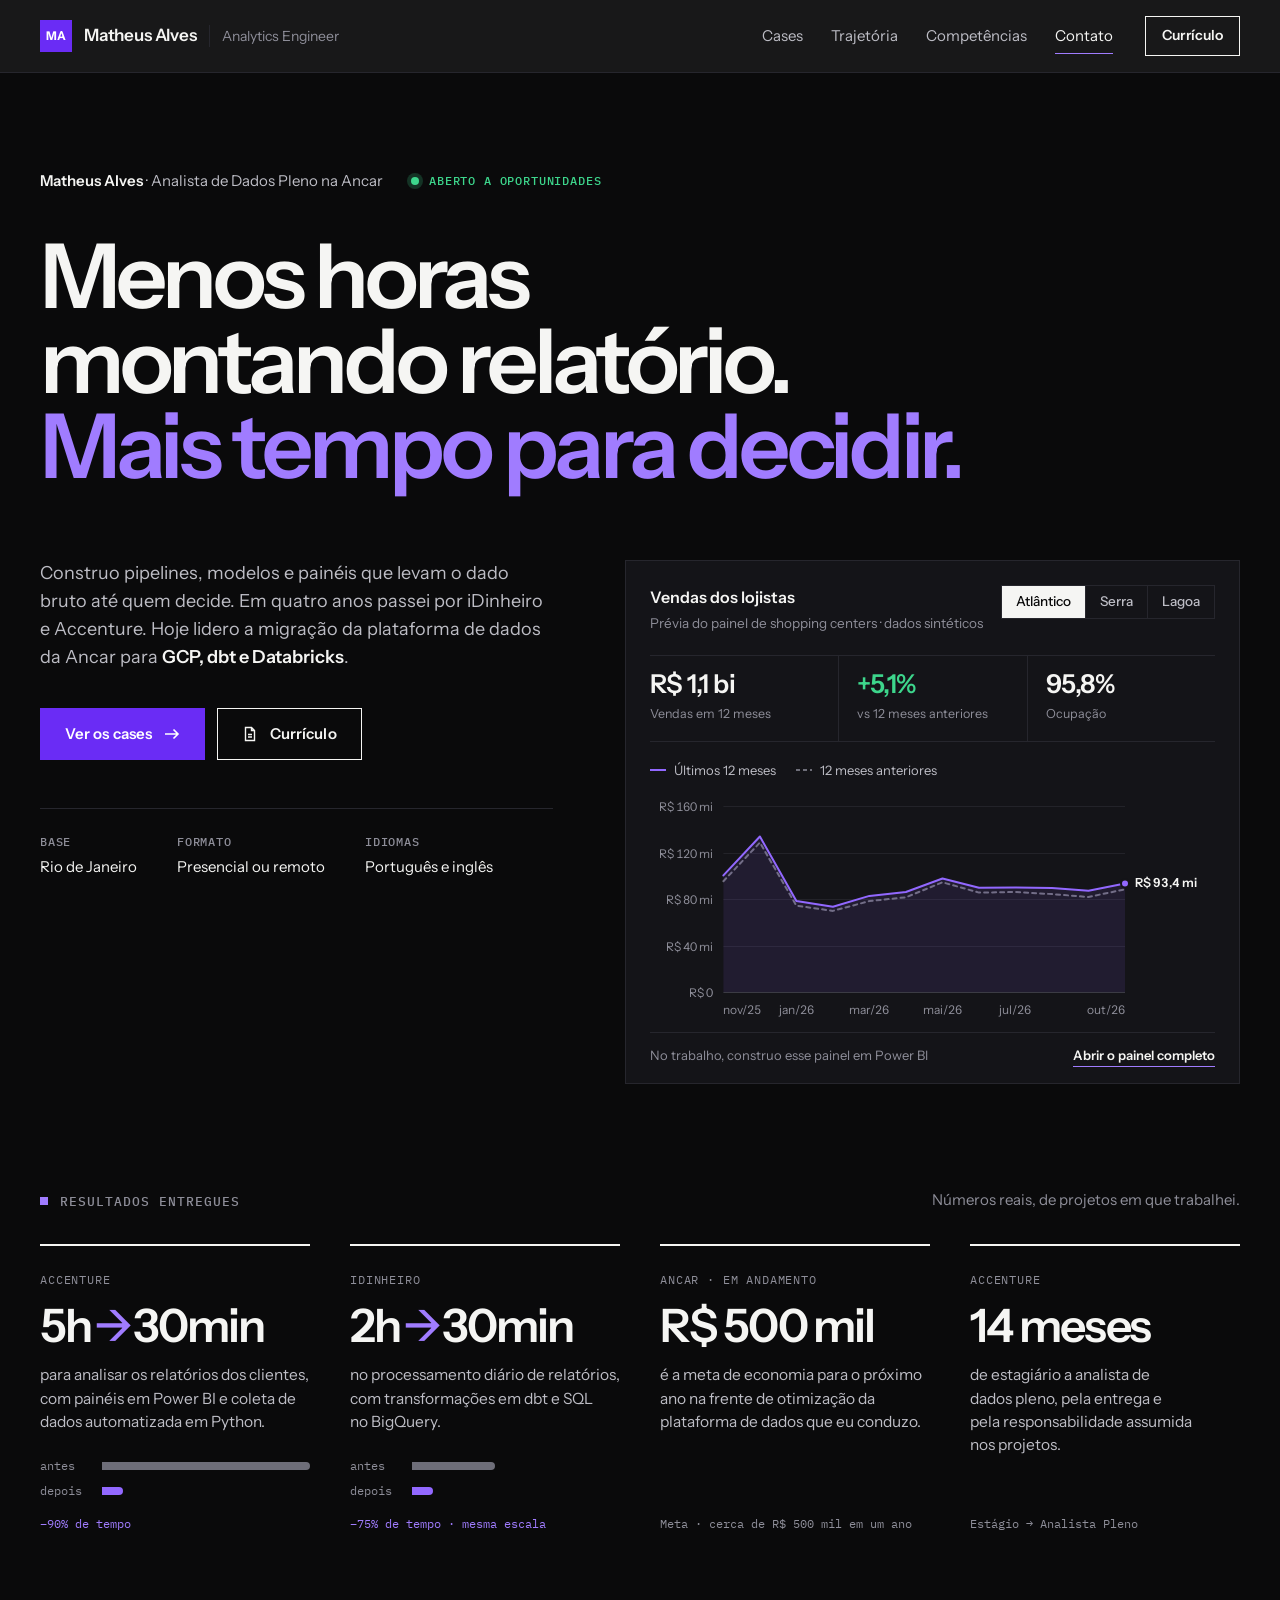
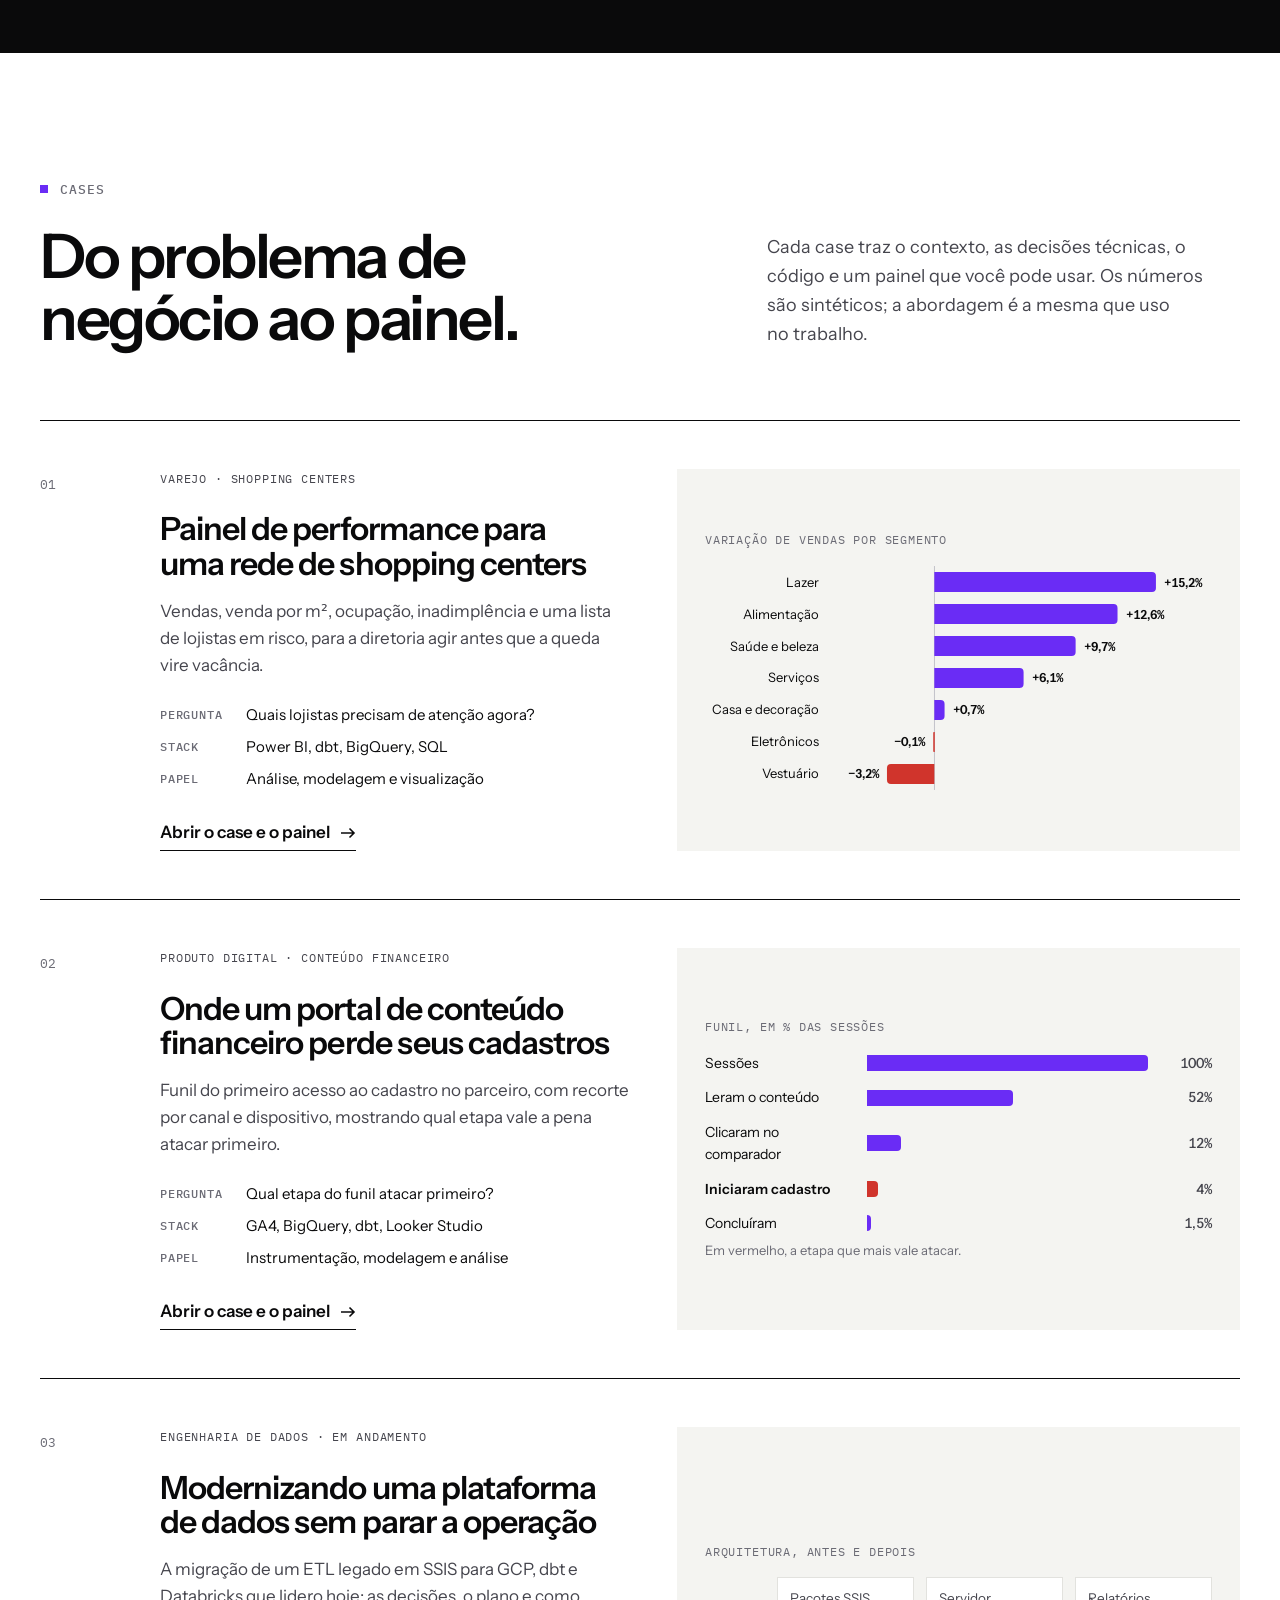
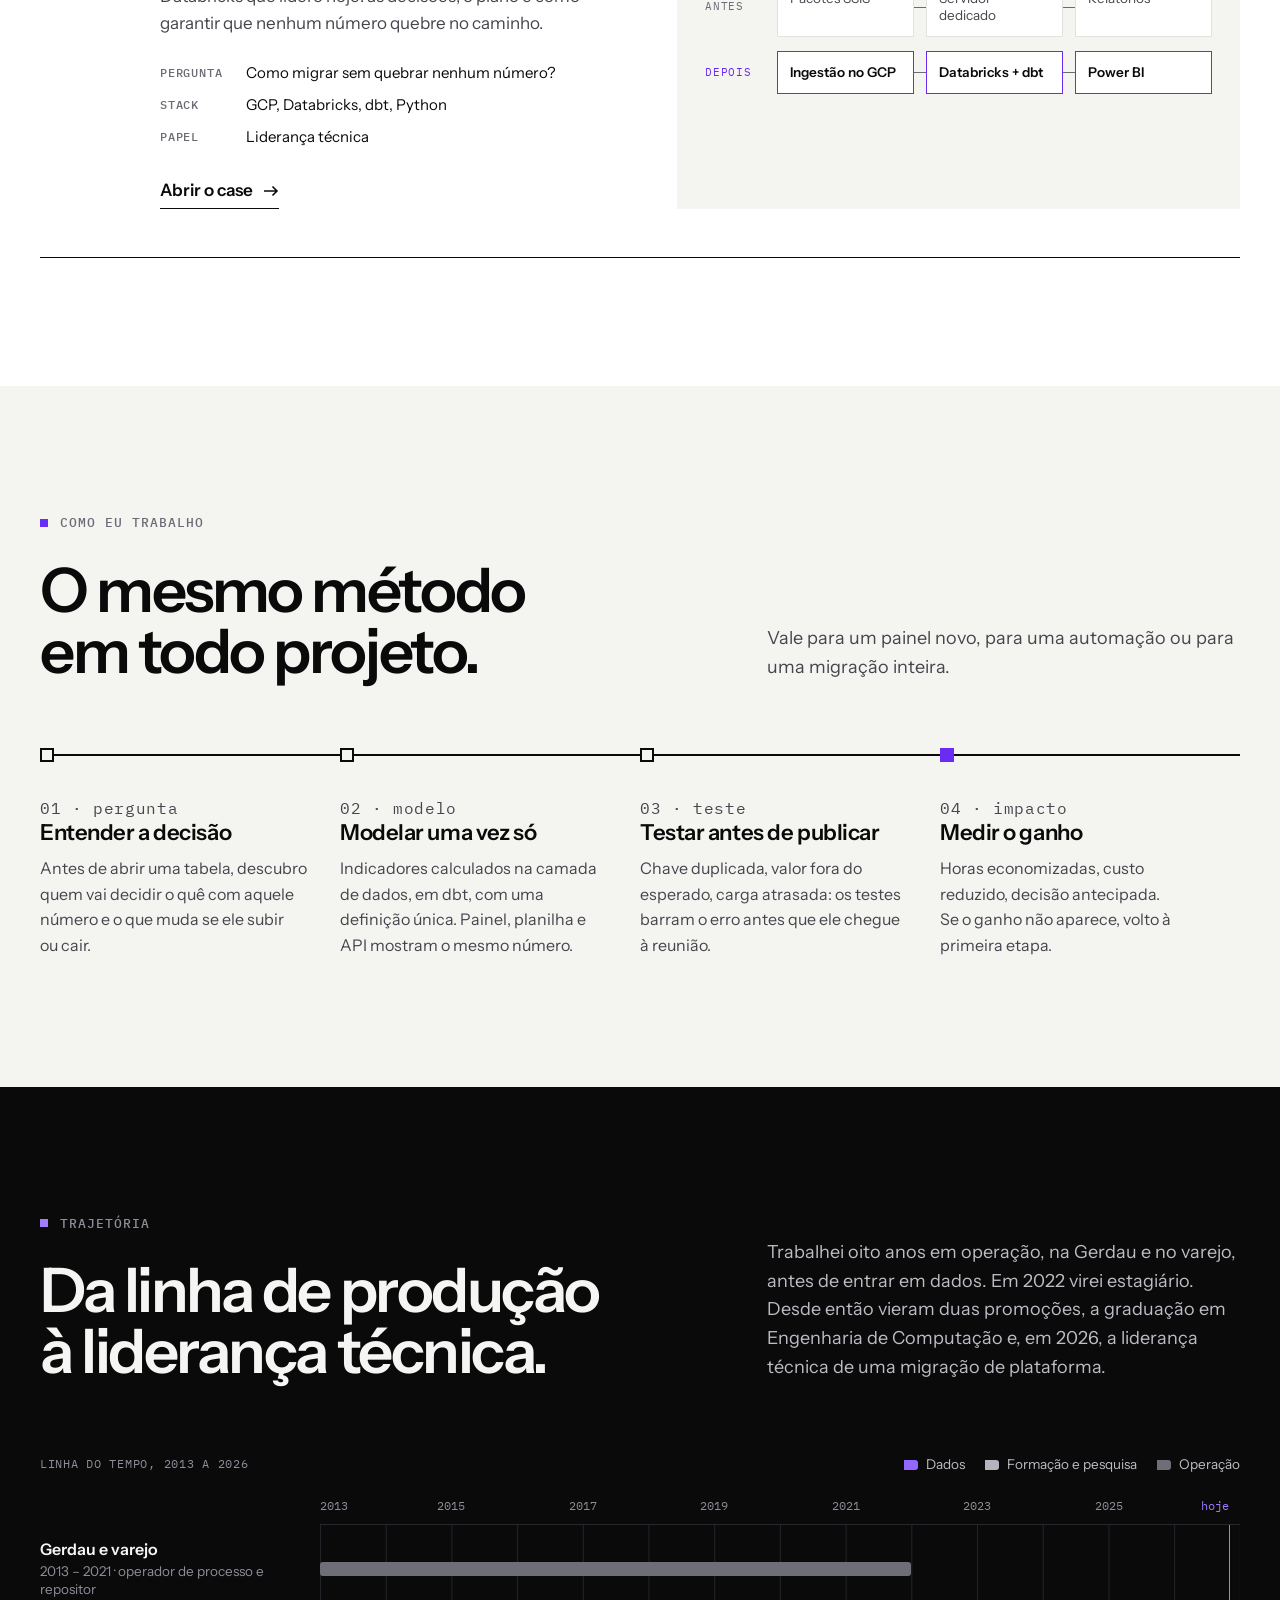
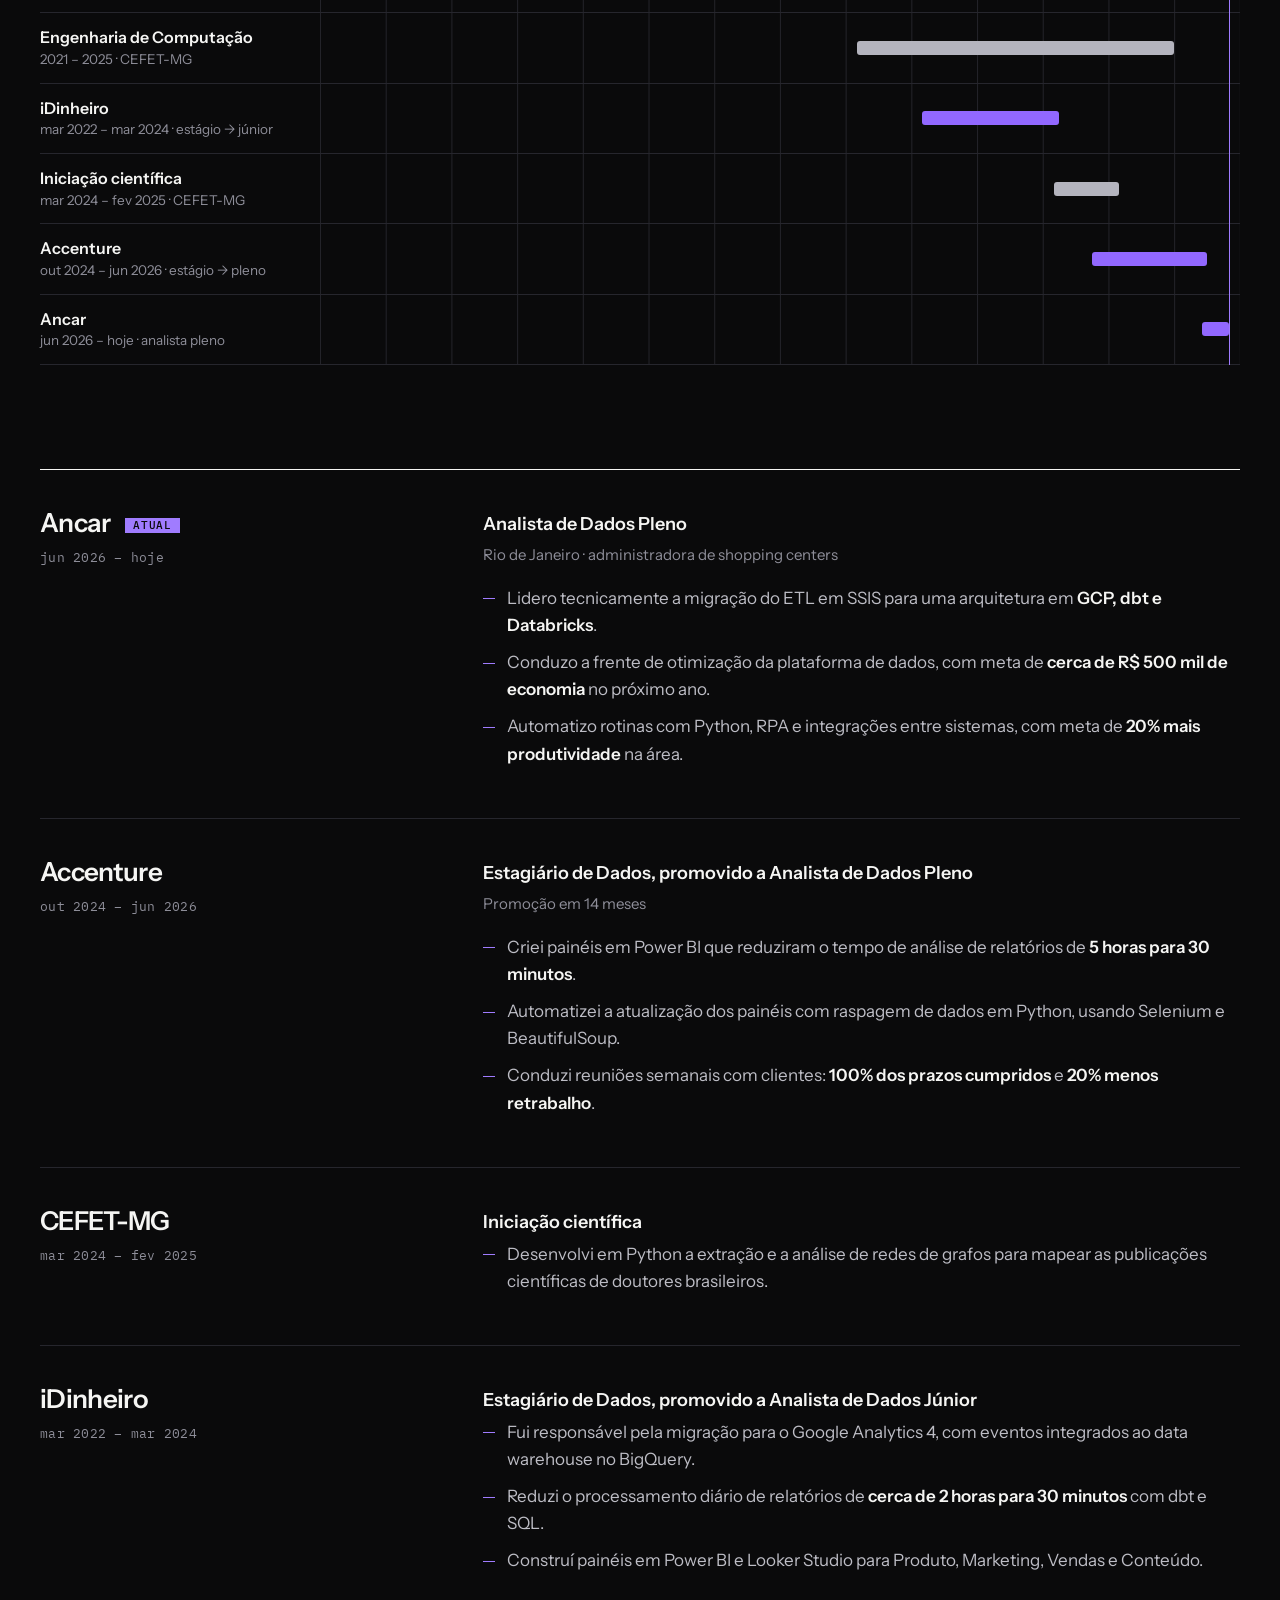
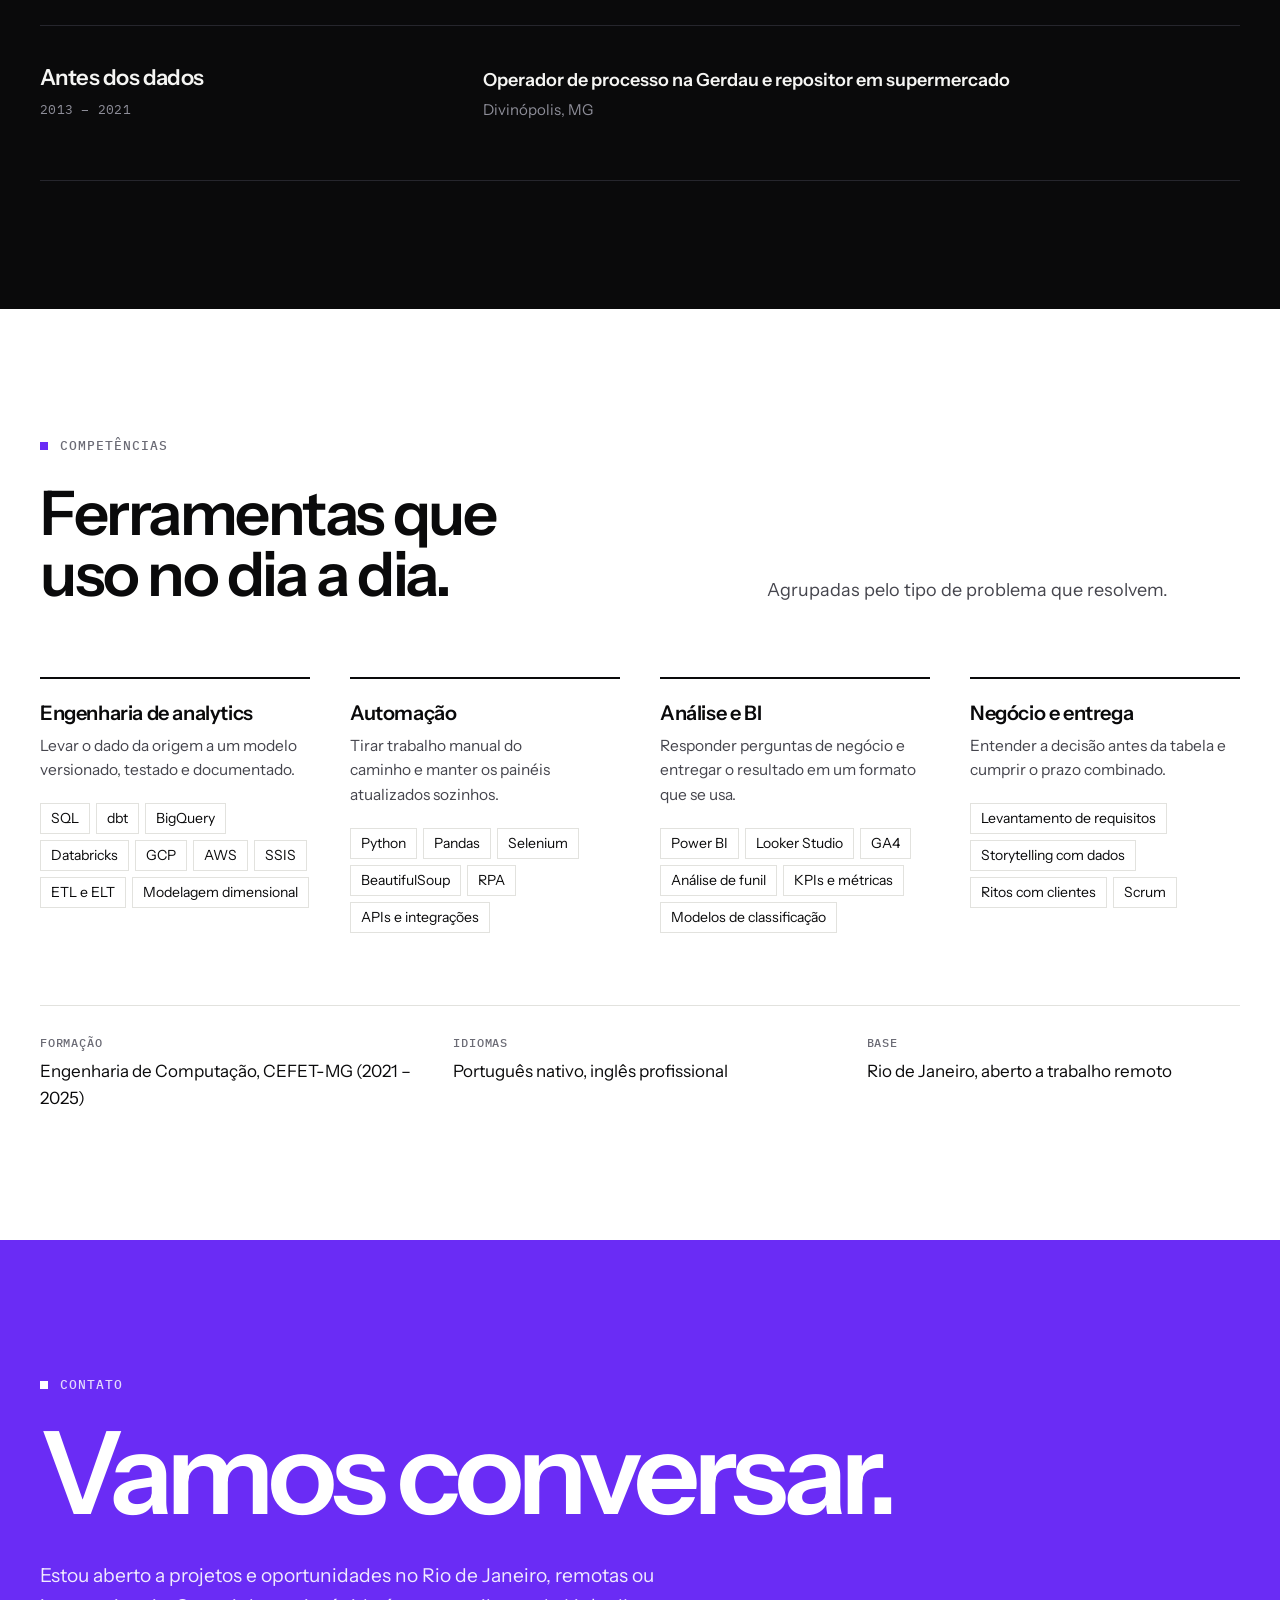
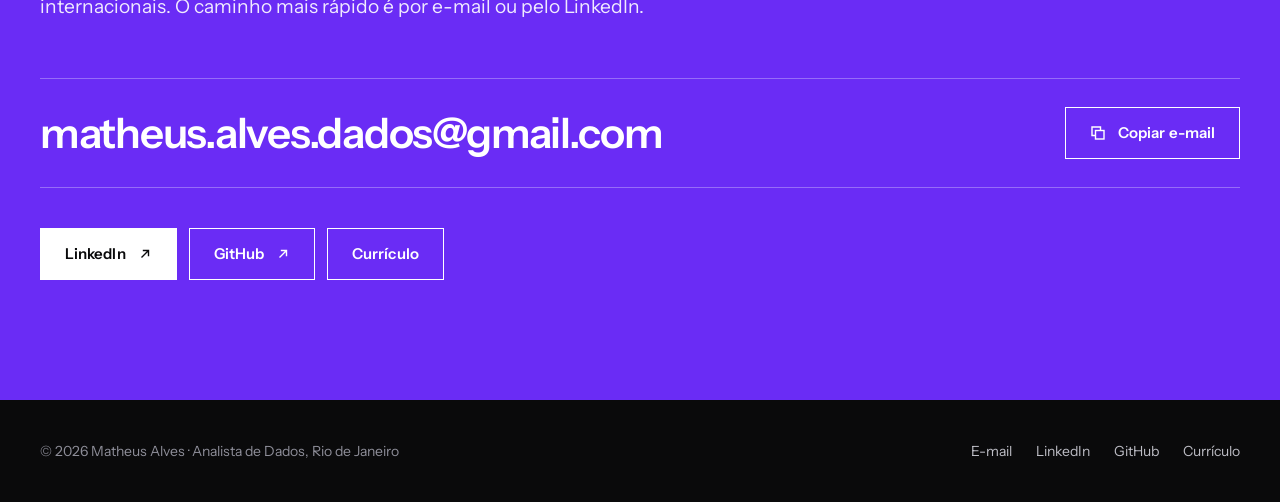
==== index.html @ 2b18563d "Add files via upload" ====
<!doctype html>
<html lang="pt-BR">
<head>
<meta charset="utf-8">
<meta name="viewport" content="width=device-width, initial-scale=1">
<title>Matheus Alves | Analista de Dados e Analytics Engineer</title>
<meta name="description" content="Analista de Dados Pleno na Ancar. Analytics engineering com SQL, dbt, BigQuery, Databricks e Power BI: cases com painéis interativos e resultados medidos.">
<link rel="canonical" href="https://matheushalves-dados.github.io/">
<meta name="theme-color" content="#0A0A0B">
<meta property="og:type" content="website">
<meta property="og:locale" content="pt_BR">
<meta property="og:site_name" content="Matheus Alves">
<meta property="og:title" content="Matheus Alves | Analista de Dados e Analytics Engineer">
<meta property="og:description" content="Analytics engineering com SQL, dbt, BigQuery, Databricks e Power BI. Cases com painéis interativos e resultados medidos.">
<meta property="og:url" content="https://matheushalves-dados.github.io/">
<meta property="og:image" content="https://matheushalves-dados.github.io/assets/img/og.png">
<meta property="og:image:width" content="1200">
<meta property="og:image:height" content="630">
<meta property="og:image:alt" content="Matheus Alves, Analista de Dados Pleno e Analytics Engineer">
<meta name="twitter:card" content="summary_large_image">
<link rel="icon" href="data:image/svg+xml,%3Csvg xmlns='http://www.w3.org/2000/svg' viewBox='0 0 64 64'%3E%3Crect width='64' height='64' fill='%236A2CF5'/%3E%3Ctext x='32' y='42' font-family='Arial,Helvetica,sans-serif' font-size='27' font-weight='700' fill='%23fff' text-anchor='middle'%3EMA%3C/text%3E%3C/svg%3E">
<link rel="apple-touch-icon" href="assets/img/apple-touch-icon.png">
<link rel="preconnect" href="https://fonts.googleapis.com">
<link rel="preconnect" href="https://fonts.gstatic.com" crossorigin>
<link rel="stylesheet" href="https://fonts.googleapis.com/css2?family=IBM+Plex+Mono:wght@400;500&family=Instrument+Sans:wght@400;500;600;700&display=swap">
<link rel="stylesheet" href="assets/css/style.css">
<script type="application/ld+json">
{"@context":"https://schema.org","@type":"Person","name":"Matheus Alves","jobTitle":"Analista de Dados Pleno","worksFor":{"@type":"Organization","name":"Ancar"},"alumniOf":{"@type":"CollegeOrUniversity","name":"CEFET-MG"},"address":{"@type":"PostalAddress","addressLocality":"Rio de Janeiro","addressRegion":"RJ","addressCountry":"BR"},"email":"mailto:matheus.alves.dados@gmail.com","url":"https://matheushalves-dados.github.io/","sameAs":["https://www.linkedin.com/in/matheushalves/","https://github.com/matheushalves-dados"],"knowsAbout":["Analytics Engineering","SQL","dbt","BigQuery","Databricks","Google Cloud","Power BI","Python","Google Analytics 4"]}
</script>
</head>
<body>
<a class="skip" href="#conteudo">Pular para o conteúdo</a>

<header class="site-header dark">
  <div class="wrap">
    <a class="brand" href="index.html"><span class="brand-mark" aria-hidden="true">MA</span>Matheus Alves<span class="brand-role">Analytics Engineer</span></a>
    <nav class="nav" aria-label="Principal">
      <a href="#cases">Cases</a>
      <a class="opt" href="#trajetoria">Trajetória</a>
      <a class="opt" href="#competencias">Competências</a>
      <a class="opt" href="#contato">Contato</a>
    </nav>
    <a class="btn btn-ghost header-cta" href="cv.html">Currículo</a>
  </div>
</header>

<main id="conteudo">

<section class="hero dark" aria-labelledby="hero-t">
  <div class="wrap">
    <div class="hero-top">
      <span><strong>Matheus Alves</strong> · Analista de Dados Pleno na Ancar</span>
      <span class="status">Aberto a oportunidades</span>
    </div>
    <h1 id="hero-t">Menos horas montando relatório. <span class="hl">Mais tempo para decidir.</span></h1>
    <div class="hero-body">
      <div>
        <p class="lede">Construo pipelines, modelos e painéis que levam o dado bruto até quem decide. Em quatro anos passei por iDinheiro e Accenture. Hoje lidero a migração da plataforma de dados da Ancar para <strong>GCP, dbt e Databricks</strong>.</p>
        <div class="actions">
          <a class="btn btn-primary" href="#cases">Ver os cases <svg class="arr" width="16" height="16" viewBox="0 0 16 16" aria-hidden="true"><path d="M1 8h13M9.5 3.5 14 8l-4.5 4.5" fill="none" stroke="currentColor" stroke-width="1.6"/></svg></a>
          <a class="btn btn-ghost" href="cv.html"><svg width="16" height="16" viewBox="0 0 16 16" aria-hidden="true"><path d="M3.5 1.5h6l3 3v10h-9zM9.5 1.5v3h3M6 8.5h4M6 11h4" fill="none" stroke="currentColor" stroke-width="1.4"/></svg> Currículo</a>
        </div>
        <dl class="hero-meta">
          <div><dt>Base</dt><dd>Rio de Janeiro</dd></div>
          <div><dt>Formato</dt><dd>Presencial ou remoto</dd></div>
          <div><dt>Idiomas</dt><dd>Português e inglês</dd></div>
        </dl>
      </div>
      <aside class="panel" aria-label="Prévia interativa do painel de shopping centers">
        <div class="panel-head">
          <div><p class="panel-title">Vendas dos lojistas</p><p class="panel-sub">Prévia do painel de shopping centers · dados sintéticos</p></div>
          <div class="seg" id="hero-seg" role="group" aria-label="Escolher shopping">
            <button type="button" data-id="atlantico" aria-pressed="true">Atlântico</button>
            <button type="button" data-id="serra" aria-pressed="false">Serra</button>
            <button type="button" data-id="lagoa" aria-pressed="false">Lagoa</button>
          </div>
        </div>
        <div class="panel-kpis">
          <div><b id="hero-sales">–</b><span>Vendas em 12 meses</span></div>
          <div><b id="hero-delta">–</b><span>vs 12 meses anteriores</span></div>
          <div><b id="hero-occ">–</b><span>Ocupação</span></div>
        </div>
        <div id="hero-chart"></div>
        <div class="panel-foot"><span>No trabalho, construo esse painel em Power BI</span><a href="projetos/shopping-performance.html">Abrir o painel completo</a></div>
      </aside>
    </div>
  </div>
</section>

<section class="scorecard dark" aria-labelledby="sc-t">
  <div class="wrap">
    <div class="sc-head"><h2 class="eyebrow" id="sc-t">Resultados entregues</h2><p>Números reais, de projetos em que trabalhei.</p></div>
    <ol class="sc-grid">
      <li class="sc">
        <span class="sc-src">Accenture</span>
        <span class="sc-val">5h<span class="to">→</span>30min</span>
        <p class="sc-desc">para analisar os relatórios dos clientes, com painéis em Power BI e coleta de dados automatizada em Python.</p>
        <div class="sc-viz" aria-hidden="true">
          <span class="sc-bar"><span>antes</span><i style="--w:100%"></i></span>
          <span class="sc-bar after"><span>depois</span><i style="--w:10%"></i></span>
        </div>
        <p class="sc-foot">−90% de tempo</p>
      </li>
      <li class="sc">
        <span class="sc-src">iDinheiro</span>
        <span class="sc-val">2h<span class="to">→</span>30min</span>
        <p class="sc-desc">no processamento diário de relatórios, com transformações em dbt e SQL no BigQuery.</p>
        <div class="sc-viz" aria-hidden="true">
          <span class="sc-bar"><span>antes</span><i style="--w:40%"></i></span>
          <span class="sc-bar after"><span>depois</span><i style="--w:10%"></i></span>
        </div>
        <p class="sc-foot">−75% de tempo · mesma escala</p>
      </li>
      <li class="sc">
        <span class="sc-src">Ancar · em andamento</span>
        <span class="sc-val">R$ 500 mil</span>
        <p class="sc-desc">é a meta de economia para o próximo ano na frente de otimização da plataforma de dados que eu conduzo.</p>
        <p class="sc-foot plain">Meta · cerca de R$ 500 mil em um ano</p>
      </li>
      <li class="sc">
        <span class="sc-src">Accenture</span>
        <span class="sc-val">14 meses</span>
        <p class="sc-desc">de estagiário a analista de dados pleno, pela entrega e pela responsabilidade assumida nos projetos.</p>
        <p class="sc-foot plain">Estágio → Analista Pleno</p>
      </li>
    </ol>
  </div>
</section>

<section class="section" id="cases" aria-labelledby="cases-t">
  <div class="wrap">
    <div class="section-head">
      <div><p class="eyebrow">Cases</p><h2 id="cases-t">Do problema de negócio ao painel.</h2></div>
      <p>Cada case traz o contexto, as decisões técnicas, o código e um painel que você pode usar. Os números são sintéticos; a abordagem é a mesma que uso no trabalho.</p>
    </div>
    <ol class="cases">
      <li class="case">
        <span class="case-n">01</span>
        <div class="case-main">
          <p class="case-kicker">Varejo · Shopping centers</p>
          <h3><a href="projetos/shopping-performance.html">Painel de performance para uma rede de shopping centers</a></h3>
          <p>Vendas, venda por m², ocupação, inadimplência e uma lista de lojistas em risco, para a diretoria agir antes que a queda vire vacância.</p>
          <dl class="case-facts">
            <dt>Pergunta</dt><dd>Quais lojistas precisam de atenção agora?</dd>
            <dt>Stack</dt><dd>Power BI, dbt, BigQuery, SQL</dd>
            <dt>Papel</dt><dd>Análise, modelagem e visualização</dd>
          </dl>
          <span class="case-cta">Abrir o case e o painel <svg class="arr" width="16" height="16" viewBox="0 0 16 16" aria-hidden="true"><path d="M1 8h13M9.5 3.5 14 8l-4.5 4.5" fill="none" stroke="currentColor" stroke-width="1.6"/></svg></span>
        </div>
        <div class="case-visual">
          <p class="case-visual-cap">Variação de vendas por segmento</p>
          <div id="case1-chart"></div>
        </div>
      </li>
      <li class="case">
        <span class="case-n">02</span>
        <div class="case-main">
          <p class="case-kicker">Produto digital · Conteúdo financeiro</p>
          <h3><a href="projetos/funil-conversao.html">Onde um portal de conteúdo financeiro perde seus cadastros</a></h3>
          <p>Funil do primeiro acesso ao cadastro no parceiro, com recorte por canal e dispositivo, mostrando qual etapa vale a pena atacar primeiro.</p>
          <dl class="case-facts">
            <dt>Pergunta</dt><dd>Qual etapa do funil atacar primeiro?</dd>
            <dt>Stack</dt><dd>GA4, BigQuery, dbt, Looker Studio</dd>
            <dt>Papel</dt><dd>Instrumentação, modelagem e análise</dd>
          </dl>
          <span class="case-cta">Abrir o case e o painel <svg class="arr" width="16" height="16" viewBox="0 0 16 16" aria-hidden="true"><path d="M1 8h13M9.5 3.5 14 8l-4.5 4.5" fill="none" stroke="currentColor" stroke-width="1.6"/></svg></span>
        </div>
        <div class="case-visual">
          <p class="case-visual-cap">Funil, em % das sessões</p>
          <div class="mini-funnel">
            <div class="mf-row"><span>Sessões</span><i style="--w:100%"></i><b>100%</b></div>
            <div class="mf-row"><span>Leram o conteúdo</span><i style="--w:52%"></i><b>52%</b></div>
            <div class="mf-row"><span>Clicaram no comparador</span><i style="--w:12%"></i><b>12%</b></div>
            <div class="mf-row worst"><span>Iniciaram cadastro</span><i style="--w:4%"></i><b>4%</b></div>
            <div class="mf-row"><span>Concluíram</span><i style="--w:1.5%"></i><b>1,5%</b></div>
          </div>
          <p class="mf-note">Em vermelho, a etapa que mais vale atacar.</p>
        </div>
      </li>
      <li class="case">
        <span class="case-n">03</span>
        <div class="case-main">
          <p class="case-kicker">Engenharia de dados · Em andamento</p>
          <h3><a href="projetos/migracao-dados.html">Modernizando uma plataforma de dados sem parar a operação</a></h3>
          <p>A migração de um ETL legado em SSIS para GCP, dbt e Databricks que lidero hoje: as decisões, o plano e como garantir que nenhum número quebre no caminho.</p>
          <dl class="case-facts">
            <dt>Pergunta</dt><dd>Como migrar sem quebrar nenhum número?</dd>
            <dt>Stack</dt><dd>GCP, Databricks, dbt, Python</dd>
            <dt>Papel</dt><dd>Liderança técnica</dd>
          </dl>
          <span class="case-cta">Abrir o case <svg class="arr" width="16" height="16" viewBox="0 0 16 16" aria-hidden="true"><path d="M1 8h13M9.5 3.5 14 8l-4.5 4.5" fill="none" stroke="currentColor" stroke-width="1.6"/></svg></span>
        </div>
        <div class="case-visual">
          <p class="case-visual-cap">Arquitetura, antes e depois</p>
          <div class="mini-arch">
            <div class="ma-row"><span class="ma-tag">Antes</span><span class="ma-node">Pacotes SSIS</span><span class="ma-node">Servidor dedicado</span><span class="ma-node">Relatórios</span></div>
            <div class="ma-row new"><span class="ma-tag">Depois</span><span class="ma-node">Ingestão no GCP</span><span class="ma-node">Databricks + dbt</span><span class="ma-node">Power BI</span></div>
          </div>
        </div>
      </li>
    </ol>
  </div>
</section>

<section class="section alt" id="metodo" aria-labelledby="met-t">
  <div class="wrap">
    <div class="section-head">
      <div><p class="eyebrow">Como eu trabalho</p><h2 id="met-t">O mesmo método em todo projeto.</h2></div>
      <p>Vale para um painel novo, para uma automação ou para uma migração inteira.</p>
    </div>
    <ol class="flow">
      <li><p class="flow-tag">01 · pergunta</p><h3>Entender a decisão</h3><p>Antes de abrir uma tabela, descubro quem vai decidir o quê com aquele número e o que muda se ele subir ou cair.</p></li>
      <li><p class="flow-tag">02 · modelo</p><h3>Modelar uma vez só</h3><p>Indicadores calculados na camada de dados, em dbt, com uma definição única. Painel, planilha e API mostram o mesmo número.</p></li>
      <li><p class="flow-tag">03 · teste</p><h3>Testar antes de publicar</h3><p>Chave duplicada, valor fora do esperado, carga atrasada: os testes barram o erro antes que ele chegue à reunião.</p></li>
      <li><p class="flow-tag">04 · impacto</p><h3>Medir o ganho</h3><p>Horas economizadas, custo reduzido, decisão antecipada. Se o ganho não aparece, volto à primeira etapa.</p></li>
    </ol>
  </div>
</section>

<section class="section dark" id="trajetoria" aria-labelledby="traj-t">
  <div class="wrap">
    <div class="section-head">
      <div><p class="eyebrow">Trajetória</p><h2 id="traj-t">Da linha de produção à liderança técnica.</h2></div>
      <p>Trabalhei oito anos em operação, na Gerdau e no varejo, antes de entrar em dados. Em 2022 virei estagiário. Desde então vieram duas promoções, a graduação em Engenharia de Computação e, em 2026, a liderança técnica de uma migração de plataforma.</p>
    </div>

    <figure class="gantt" aria-labelledby="gantt-cap">
      <figcaption class="gantt-cap" id="gantt-cap">
        <span>Linha do tempo, 2013 a 2026</span>
        <span class="g-legend"><span><i class="data"></i>Dados</span><span><i class="study"></i>Formação e pesquisa</span><span><i class="ops"></i>Operação</span></span>
      </figcaption>
      <div class="g-chart">
        <div class="g-axis" aria-hidden="true">
          <span style="--x:0%">2013</span><span style="--x:14.29%">2015</span><span style="--x:28.57%">2017</span><span style="--x:42.86%">2019</span><span style="--x:57.14%">2021</span><span style="--x:71.43%">2023</span><span style="--x:85.71%">2025</span><span class="g-now" style="--x:98.81%">hoje</span>
        </div>
        <ol class="g-rows">
          <li class="g-row"><div class="g-label">Gerdau e varejo<small>2013 – 2021 · operador de processo e repositor</small></div><div class="g-track" aria-hidden="true"><span class="g-bar ops" style="--s:0%;--e:64.29%"></span></div></li>
          <li class="g-row"><div class="g-label">Engenharia de Computação<small>2021 – 2025 · CEFET-MG</small></div><div class="g-track" aria-hidden="true"><span class="g-bar study" style="--s:58.33%;--e:92.86%"></span></div></li>
          <li class="g-row"><div class="g-label">iDinheiro<small>mar 2022 – mar 2024 · estágio → júnior</small></div><div class="g-track" aria-hidden="true"><span class="g-bar data" style="--s:65.48%;--e:80.36%"></span></div></li>
          <li class="g-row"><div class="g-label">Iniciação científica<small>mar 2024 – fev 2025 · CEFET-MG</small></div><div class="g-track" aria-hidden="true"><span class="g-bar study" style="--s:79.76%;--e:86.9%"></span></div></li>
          <li class="g-row"><div class="g-label">Accenture<small>out 2024 – jun 2026 · estágio → pleno</small></div><div class="g-track" aria-hidden="true"><span class="g-bar data" style="--s:83.93%;--e:96.43%"></span></div></li>
          <li class="g-row"><div class="g-label">Ancar<small>jun 2026 – hoje · analista pleno</small></div><div class="g-track" aria-hidden="true"><span class="g-bar data" style="--s:95.83%;--e:98.81%"></span></div></li>
        </ol>
        <span class="g-today" style="--t:.9881" aria-hidden="true"></span>
      </div>
    </figure>

    <ol class="roles">
      <li class="role">
        <div><h3 class="role-org">Ancar <span class="role-now">Atual</span></h3><p class="role-when">jun 2026 – hoje</p></div>
        <div>
          <p class="role-title">Analista de Dados Pleno</p>
          <p class="role-where">Rio de Janeiro · administradora de shopping centers</p>
          <ul>
            <li>Lidero tecnicamente a migração do ETL em SSIS para uma arquitetura em <strong>GCP, dbt e Databricks</strong>.</li>
            <li>Conduzo a frente de otimização da plataforma de dados, com meta de <strong>cerca de R$ 500 mil de economia</strong> no próximo ano.</li>
            <li>Automatizo rotinas com Python, RPA e integrações entre sistemas, com meta de <strong>20% mais produtividade</strong> na área.</li>
          </ul>
        </div>
      </li>
      <li class="role">
        <div><h3 class="role-org">Accenture</h3><p class="role-when">out 2024 – jun 2026</p></div>
        <div>
          <p class="role-title">Estagiário de Dados, promovido a Analista de Dados Pleno</p>
          <p class="role-where">Promoção em 14 meses</p>
          <ul>
            <li>Criei painéis em Power BI que reduziram o tempo de análise de relatórios de <strong>5 horas para 30 minutos</strong>.</li>
            <li>Automatizei a atualização dos painéis com raspagem de dados em Python, usando Selenium e BeautifulSoup.</li>
            <li>Conduzi reuniões semanais com clientes: <strong>100% dos prazos cumpridos</strong> e <strong>20% menos retrabalho</strong>.</li>
          </ul>
        </div>
      </li>
      <li class="role">
        <div><h3 class="role-org">CEFET-MG</h3><p class="role-when">mar 2024 – fev 2025</p></div>
        <div>
          <p class="role-title">Iniciação científica</p>
          <ul>
            <li>Desenvolvi em Python a extração e a análise de redes de grafos para mapear as publicações científicas de doutores brasileiros.</li>
          </ul>
        </div>
      </li>
      <li class="role">
        <div><h3 class="role-org">iDinheiro</h3><p class="role-when">mar 2022 – mar 2024</p></div>
        <div>
          <p class="role-title">Estagiário de Dados, promovido a Analista de Dados Júnior</p>
          <ul>
            <li>Fui responsável pela migração para o Google Analytics 4, com eventos integrados ao data warehouse no BigQuery.</li>
            <li>Reduzi o processamento diário de relatórios de <strong>cerca de 2 horas para 30 minutos</strong> com dbt e SQL.</li>
            <li>Construí painéis em Power BI e Looker Studio para Produto, Marketing, Vendas e Conteúdo.</li>
          </ul>
        </div>
      </li>
      <li class="role past">
        <div><h3 class="role-org">Antes dos dados</h3><p class="role-when">2013 – 2021</p></div>
        <div>
          <p class="role-title">Operador de processo na Gerdau e repositor em supermercado</p>
          <p class="role-where">Divinópolis, MG</p>
        </div>
      </li>
    </ol>
  </div>
</section>

<section class="section" id="competencias" aria-labelledby="comp-t">
  <div class="wrap">
    <div class="section-head">
      <div><p class="eyebrow">Competências</p><h2 id="comp-t">Ferramentas que uso no dia a dia.</h2></div>
      <p>Agrupadas pelo tipo de problema que resolvem.</p>
    </div>
    <div class="skills">
      <div class="skill">
        <h3>Engenharia de analytics</h3>
        <p>Levar o dado da origem a um modelo versionado, testado e documentado.</p>
        <ul class="chips"><li>SQL</li><li>dbt</li><li>BigQuery</li><li>Databricks</li><li>GCP</li><li>AWS</li><li>SSIS</li><li>ETL e ELT</li><li>Modelagem dimensional</li></ul>
      </div>
      <div class="skill">
        <h3>Automação</h3>
        <p>Tirar trabalho manual do caminho e manter os painéis atualizados sozinhos.</p>
        <ul class="chips"><li>Python</li><li>Pandas</li><li>Selenium</li><li>BeautifulSoup</li><li>RPA</li><li>APIs e integrações</li></ul>
      </div>
      <div class="skill">
        <h3>Análise e BI</h3>
        <p>Responder perguntas de negócio e entregar o resultado em um formato que se usa.</p>
        <ul class="chips"><li>Power BI</li><li>Looker Studio</li><li>GA4</li><li>Análise de funil</li><li>KPIs e métricas</li><li>Modelos de classificação</li></ul>
      </div>
      <div class="skill">
        <h3>Negócio e entrega</h3>
        <p>Entender a decisão antes da tabela e cumprir o prazo combinado.</p>
        <ul class="chips"><li>Levantamento de requisitos</li><li>Storytelling com dados</li><li>Ritos com clientes</li><li>Scrum</li></ul>
      </div>
    </div>
    <dl class="facts-row">
      <div><dt>Formação</dt><dd>Engenharia de Computação, CEFET-MG (2021 – 2025)</dd></div>
      <div><dt>Idiomas</dt><dd>Português nativo, inglês profissional</dd></div>
      <div><dt>Base</dt><dd>Rio de Janeiro, aberto a trabalho remoto</dd></div>
    </dl>
  </div>
</section>

<section class="contact violet" id="contato" aria-labelledby="contato-t">
  <div class="wrap">
    <p class="eyebrow">Contato</p>
    <h2 id="contato-t">Vamos conversar.</h2>
    <p class="contact-lede">Estou aberto a projetos e oportunidades no Rio de Janeiro, remotas ou internacionais. O caminho mais rápido é por e-mail ou pelo LinkedIn.</p>
    <div class="mail-row">
      <a class="mail" href="mailto:matheus.alves.dados@gmail.com">matheus.alves.dados@gmail.com</a>
      <button class="btn btn-ghost copy" type="button" data-copy="matheus.alves.dados@gmail.com"><svg width="16" height="16" viewBox="0 0 16 16" aria-hidden="true"><rect x="5.5" y="5.5" width="8.5" height="8.5" fill="none" stroke="currentColor" stroke-width="1.4"/><path d="M10.5 5.5V2H2v8.5h3.5" fill="none" stroke="currentColor" stroke-width="1.4"/></svg><span>Copiar e-mail</span></button>
    </div>
    <div class="actions">
      <a class="btn btn-light" href="https://www.linkedin.com/in/matheushalves/" rel="noopener">LinkedIn <svg class="arr" width="14" height="14" viewBox="0 0 16 16" aria-hidden="true"><path d="M4 12 12 4M5.5 4H12v6.5" fill="none" stroke="currentColor" stroke-width="1.6"/></svg></a>
      <a class="btn btn-ghost" href="https://github.com/matheushalves-dados" rel="noopener">GitHub <svg class="arr" width="14" height="14" viewBox="0 0 16 16" aria-hidden="true"><path d="M4 12 12 4M5.5 4H12v6.5" fill="none" stroke="currentColor" stroke-width="1.6"/></svg></a>
      <a class="btn btn-ghost" href="cv.html">Currículo</a>
    </div>
  </div>
</section>
</main>

<footer class="site-footer dark">
  <div class="wrap">
    <p>© 2026 Matheus Alves · Analista de Dados, Rio de Janeiro</p>
    <p class="foot-links"><a href="mailto:matheus.alves.dados@gmail.com">E-mail</a><a href="https://www.linkedin.com/in/matheushalves/" rel="noopener">LinkedIn</a><a href="https://github.com/matheushalves-dados" rel="noopener">GitHub</a><a href="cv.html">Currículo</a></p>
  </div>
</footer>

<script src="assets/js/charts.js"></script>
<script src="assets/js/data-shopping.js"></script>
<script src="assets/js/home.js"></script>
</body>
</html>
---- assets/css/style.css ----
/* Matheus Alves · portfólio
   Editorial em preto e branco, um violeta de destaque, grid de 12 colunas e cantos retos.
   Seções escuras usam a classe .dark, que redefine os tokens; os gráficos leem os tokens do próprio contêiner. */

:root{
  --font-sans:'Instrument Sans',ui-sans-serif,system-ui,-apple-system,'Segoe UI',Roboto,Arial,sans-serif;
  --font-mono:'IBM Plex Mono',ui-monospace,SFMono-Regular,Menlo,Consolas,monospace;

  --black:#0A0A0B;
  --violet:#6A2CF5;
  --violet-deep:#5420D8;

  --bg:#FFFFFF;
  --bg-alt:#F4F4F1;
  --surface:#FFFFFF;
  --ink:#0A0A0B;
  --ink-2:#45454D;
  --ink-3:#6B6B75;
  --line:#E2E2DE;
  --rule:#0A0A0B;
  --accent:#6A2CF5;
  --accent-soft:#EFE9FE;
  --pos:#0B7A43;
  --neg:#C42B1C;
  --warn:#8F5400;
  --neg-soft:#FCEAE8;
  --warn-soft:#FBEFD8;

  /* gráficos: destaque, contexto (cinza de ênfase) e negativo, validados contra a superfície */
  --viz-focus:#6A2CF5;
  --viz-context:#8E8E97;
  --viz-neg:#D0342C;
  --viz-grid:#EBEBEE;
  --viz-axis:#C2C2C9;
  --viz-text:#6B6B75;
  --g-study:#B4B4BE;

  --wrap:1280px;
  --gutter:40px;
  --header-h:72px;
  color-scheme:light;
}
.dark{
  --bg:#0A0A0B;
  --bg-alt:#111114;
  --surface:#141418;
  --ink:#F5F5F3;
  --ink-2:#BDBDC5;
  --ink-3:#8E8E99;
  --line:#26262D;
  --rule:#F5F5F3;
  --accent:#A07CFF;
  --accent-soft:rgba(160,124,255,.14);
  --pos:#3DD68C;
  --neg:#FF6B5E;
  --warn:#F4B54A;
  --neg-soft:rgba(255,107,94,.14);
  --warn-soft:rgba(244,181,74,.14);
  --viz-focus:#9268FF;
  --viz-context:#6E6E79;
  --viz-neg:#F2594C;
  --viz-grid:#232329;
  --viz-axis:#3B3B44;
  --viz-text:#8E8E99;
  --g-study:#B4B4BE;
  color-scheme:dark;
  background:var(--bg);
  color:var(--ink);
}
.violet{
  --bg:#6A2CF5;
  --ink:#FFFFFF;
  --ink-2:rgba(255,255,255,.9);
  --ink-3:rgba(255,255,255,.82);
  --line:rgba(255,255,255,.3);
  --rule:#FFFFFF;
  --accent:#FFFFFF;
  background:var(--bg);
  color:var(--ink);
}

/* ---------- base ---------- */
*,*::before,*::after{box-sizing:border-box}
html{-webkit-text-size-adjust:100%;text-size-adjust:100%;scroll-behavior:smooth;scroll-padding-top:calc(var(--header-h) + 24px)}
body{margin:0;background:var(--bg);color:var(--ink);font-family:var(--font-sans);font-size:17px;line-height:1.6;-webkit-font-smoothing:antialiased;-moz-osx-font-smoothing:grayscale;text-rendering:optimizeLegibility}
img,svg{display:block;max-width:100%}
a{color:inherit;text-underline-offset:.2em;text-decoration-thickness:1px}
p{margin:0 0 1em;text-wrap:pretty}
h1,h2,h3,h4{margin:0;font-weight:600;line-height:1.05;letter-spacing:-.025em;text-wrap:balance}
ul,ol{margin:0;padding:0}
strong,b{font-weight:600}
button{font:inherit}
:focus-visible{outline:2px solid var(--accent);outline-offset:3px}
::selection{background:var(--violet);color:#fff}
@media (prefers-reduced-motion:reduce){html{scroll-behavior:auto}*,*::before,*::after{transition:none!important;animation:none!important}}

.wrap{width:100%;max-width:var(--wrap);margin:0 auto;padding:0 var(--gutter)}
.sr-only{position:absolute!important;width:1px;height:1px;margin:-1px;padding:0;overflow:hidden;clip:rect(0 0 0 0);white-space:nowrap;border:0}
.skip{position:absolute;left:-9999px;top:12px;z-index:100;background:var(--violet);color:#fff;padding:10px 16px;font-weight:600;text-decoration:none}
.skip:focus{left:16px}
.num{font-variant-numeric:tabular-nums}
.muted{color:var(--ink-3)}
@media (max-width:720px){:root{--gutter:20px;--header-h:64px}body{font-size:16px}}

.eyebrow{display:flex;align-items:center;gap:12px;margin:0 0 28px;font-family:var(--font-mono);font-size:12.5px;font-weight:500;line-height:1.3;letter-spacing:.08em;text-transform:uppercase;color:var(--ink-3)}
.eyebrow::before{content:"";flex:none;width:8px;height:8px;background:var(--accent)}

/* ---------- botões e links ---------- */
.btn{display:inline-flex;align-items:center;justify-content:center;gap:12px;min-height:52px;padding:0 24px;border:1px solid transparent;font:600 15px/1.1 var(--font-sans);letter-spacing:.005em;text-decoration:none;cursor:pointer;white-space:nowrap;transition:background-color .2s,color .2s,border-color .2s}
.btn svg{flex:none}
.btn .arr{transition:transform .2s}
.btn:hover .arr{transform:translateX(4px)}
.btn-primary{background:var(--violet);color:#fff}
.btn-primary:hover{background:var(--violet-deep)}
.btn-ghost{background:transparent;color:var(--ink);border-color:var(--ink)}
.btn-ghost:hover{background:var(--ink);color:var(--bg)}
.btn-light{background:#fff;color:var(--black)}
.btn-light:hover{background:var(--black);color:#fff}
.actions{display:flex;flex-wrap:wrap;gap:12px}
.link-arrow{display:inline-flex;align-items:center;gap:10px;font-weight:600;color:var(--ink);text-decoration:none;padding-bottom:4px;border-bottom:1px solid currentColor}
.link-arrow .arr{transition:transform .2s}
.link-arrow:hover .arr{transform:translateX(4px)}

/* ---------- cabeçalho ---------- */
.site-header{position:sticky;top:0;z-index:40;border-bottom:1px solid var(--line)}
.site-header.dark{background:rgba(10,10,11,.94);-webkit-backdrop-filter:saturate(1.2) blur(12px);backdrop-filter:saturate(1.2) blur(12px)}
.site-header .wrap{display:flex;align-items:center;gap:32px;height:var(--header-h)}
.brand{display:inline-flex;align-items:center;gap:12px;color:var(--ink);font-weight:600;font-size:17px;letter-spacing:-.01em;text-decoration:none;white-space:nowrap}
.brand-mark{display:grid;place-items:center;flex:none;width:32px;height:32px;background:var(--violet);color:#fff;font-size:12px;font-weight:700;letter-spacing:.03em}
.brand-role{padding-left:12px;border-left:1px solid var(--line);color:var(--ink-3);font-size:14px;font-weight:400;letter-spacing:0}
.nav{display:flex;align-items:center;gap:28px;margin-left:auto;font-size:15px}
.nav a{position:relative;padding:8px 0;color:var(--ink-2);text-decoration:none}
.nav a::after{content:"";position:absolute;left:0;right:0;bottom:2px;height:1px;background:var(--accent);transform:scaleX(0);transform-origin:left;transition:transform .25s}
.nav a:hover,.nav a[aria-current]{color:var(--ink)}
.nav a:hover::after,.nav a[aria-current]::after{transform:scaleX(1)}
.header-cta{min-height:40px;padding:0 16px;font-size:14px}
@media (max-width:1000px){.brand-role{display:none}}
@media (max-width:760px){.nav .opt{display:none}.site-header .wrap{gap:20px}}
@media (max-width:440px){.nav{display:none}.header-cta{margin-left:auto}}

/* ---------- topo da home ---------- */
.hero{padding:96px 0 0}
.hero-top{display:flex;flex-wrap:wrap;align-items:center;gap:12px 28px;margin-bottom:40px;font-size:15px;color:var(--ink-2)}
.hero-top strong{color:var(--ink)}
.status{display:inline-flex;align-items:center;gap:10px;font-family:var(--font-mono);font-size:12px;font-weight:500;letter-spacing:.07em;text-transform:uppercase;color:var(--pos)}
.status::before{content:"";width:8px;height:8px;border-radius:50%;background:currentColor;box-shadow:0 0 0 4px color-mix(in srgb,currentColor 20%,transparent)}
.hero h1{font-size:clamp(42px,7vw,104px);line-height:.95;letter-spacing:-.048em}
.hero h1 .hl{display:block;color:var(--accent)}
.hero-body{display:grid;grid-template-columns:minmax(0,5fr) minmax(0,6fr);gap:72px;align-items:start;margin-top:72px}
.hero .lede{max-width:31em;margin:0 0 36px;font-size:clamp(18px,1.4vw,20px);line-height:1.55;color:var(--ink-2)}
.hero .lede strong{color:var(--ink)}
.hero-meta{display:grid;grid-template-columns:repeat(3,auto);justify-content:start;gap:12px 40px;margin:48px 0 0;padding-top:24px;border-top:1px solid var(--line)}
.hero-meta dt,.facts dt,.case-facts dt{font-family:var(--font-mono);font-size:11.5px;font-weight:500;letter-spacing:.07em;text-transform:uppercase;color:var(--ink-3)}
.hero-meta dd{margin:4px 0 0;font-size:15px}
@media (max-width:1060px){.hero-body{grid-template-columns:minmax(0,1fr);gap:56px}}
@media (max-width:720px){.hero{padding-top:56px}.hero-top{margin-bottom:28px}.hero-body{margin-top:40px}.hero-meta{grid-template-columns:1fr 1fr;gap:16px 24px}}

/* painel ao vivo */
.panel{background:var(--surface);border:1px solid var(--line);padding:24px 24px 16px}
.panel-head{display:flex;flex-wrap:wrap;justify-content:space-between;align-items:flex-start;gap:16px;margin-bottom:20px}
.panel-title{margin:0;font-size:16px;font-weight:600}
.panel-sub{margin:2px 0 0;font-size:13.5px;color:var(--ink-3)}
.seg{display:inline-flex;border:1px solid var(--line)}
.seg button{padding:9px 14px;border:0;background:transparent;color:var(--ink-2);font-size:13.5px;font-weight:500;line-height:1;cursor:pointer;transition:background-color .2s,color .2s}
.seg button + button{border-left:1px solid var(--line)}
.seg button:hover{color:var(--ink)}
.seg button[aria-pressed="true"]{background:var(--ink);color:var(--bg)}
.panel-kpis{display:grid;grid-template-columns:repeat(3,minmax(0,1fr));margin-bottom:18px;border-top:1px solid var(--line);border-bottom:1px solid var(--line)}
.panel-kpis > div{padding:14px 0 14px 18px;border-left:1px solid var(--line)}
.panel-kpis > div:first-child{padding-left:0;border-left:0}
.panel-kpis b{display:block;font-size:26px;font-weight:600;letter-spacing:-.02em;line-height:1.15;white-space:nowrap}
.panel-kpis span{font-size:12.5px;color:var(--ink-3)}
.panel-foot{display:flex;flex-wrap:wrap;justify-content:space-between;gap:8px 16px;margin-top:10px;padding-top:12px;border-top:1px solid var(--line);font-size:13px;color:var(--ink-3)}
.panel-foot a{color:var(--ink);font-weight:600;text-decoration:none;border-bottom:1px solid var(--accent)}
@media (max-width:560px){.panel{padding:18px 16px 12px}.panel-kpis b{font-size:20px}.panel-kpis > div{padding-left:12px}}

/* placar de resultados */
.scorecard{padding:104px 0 120px}
.sc-head{display:flex;flex-wrap:wrap;justify-content:space-between;align-items:baseline;gap:8px 24px;margin-bottom:32px}
.sc-head .eyebrow{margin:0}
.sc-head p{margin:0;font-size:15px;color:var(--ink-3)}
.sc-grid{display:grid;grid-template-columns:repeat(4,minmax(0,1fr));gap:48px 40px;list-style:none}
.sc{display:flex;flex-direction:column;gap:14px;padding-top:24px;border-top:2px solid var(--rule)}
.sc-src{font-family:var(--font-mono);font-size:12px;letter-spacing:.07em;text-transform:uppercase;color:var(--ink-3)}
.sc-val{font-size:clamp(38px,3.6vw,54px);font-weight:600;line-height:1;letter-spacing:-.045em;white-space:nowrap}
.sc-val .to{margin:0 .06em;color:var(--accent);font-weight:500}
.sc-desc{margin:0;font-size:15.5px;line-height:1.5;color:var(--ink-2)}
.sc-viz{display:grid;gap:6px;margin-top:auto;padding-top:10px}
.sc-bar{display:grid;grid-template-columns:52px minmax(0,1fr);align-items:center;gap:10px;font-family:var(--font-mono);font-size:11.5px;color:var(--ink-3)}
.sc-bar i{display:block;width:var(--w);height:8px;background:var(--viz-context);border-radius:0 4px 4px 0}
.sc-bar.after i{background:var(--viz-focus)}
.sc-foot{margin:0;font-family:var(--font-mono);font-size:12px;color:var(--accent)}
.sc-foot.plain{margin-top:auto;padding-top:10px;color:var(--ink-3)}
@media (max-width:1060px){.sc-grid{grid-template-columns:repeat(2,minmax(0,1fr))}}
@media (max-width:560px){.scorecard{padding:72px 0 88px}.sc-grid{grid-template-columns:1fr;gap:40px}}

/* ---------- seções ---------- */
.section{padding:128px 0}
.section.alt{background:var(--bg-alt)}
.section-head{display:grid;grid-template-columns:minmax(0,7fr) minmax(0,5fr);gap:24px 64px;align-items:end;margin-bottom:72px}
.section-head h2{font-size:clamp(36px,4.8vw,68px);line-height:1;letter-spacing:-.04em}
.section-head > p{max-width:30em;margin:0;font-size:18px;color:var(--ink-2)}
@media (max-width:900px){.section{padding:88px 0}.section-head{grid-template-columns:1fr;margin-bottom:48px}}

/* ---------- cases na home ---------- */
.cases{list-style:none;border-bottom:1px solid var(--rule)}
.case{position:relative;display:grid;grid-template-columns:72px minmax(0,5fr) minmax(0,6fr);gap:24px 48px;padding:48px 0;border-top:1px solid var(--rule)}
.case-n{padding-top:6px;font-family:var(--font-mono);font-size:13px;color:var(--ink-3)}
.case-kicker{margin:0 0 14px;font-family:var(--font-mono);font-size:12px;letter-spacing:.07em;text-transform:uppercase;color:var(--accent)}
.case h3{margin:0 0 16px;font-size:clamp(26px,2.5vw,36px);line-height:1.08;letter-spacing:-.03em}
.case h3 a{color:inherit;text-decoration:none;background:linear-gradient(currentColor,currentColor) 0 100%/0 2px no-repeat;transition:background-size .3s}
.case h3 a::after{content:"";position:absolute;inset:0;z-index:1}
.case:hover h3 a,.case h3 a:focus-visible{background-size:100% 2px}
.case-main > p{max-width:34em;margin:0 0 24px;color:var(--ink-2)}
.case-facts{display:grid;grid-template-columns:max-content minmax(0,1fr);gap:8px 24px;margin:0 0 28px;font-size:15px}
.case-facts dt{padding-top:3px}
.case-facts dd{margin:0}
.case-cta{display:inline-flex;align-items:center;gap:10px;padding-bottom:4px;border-bottom:1px solid currentColor;font-weight:600}
.case-cta .arr{transition:transform .2s}
.case:hover .case-cta .arr{transform:translateX(4px)}
.case-visual{--surface:var(--bg-alt);display:flex;flex-direction:column;justify-content:center;min-height:300px;padding:28px;background:var(--bg-alt);transition:background-color .25s}
.case:hover .case-visual{background:color-mix(in srgb,var(--bg-alt) 70%,var(--accent-soft))}
.case-visual-cap{margin:0 0 16px;font-family:var(--font-mono);font-size:11.5px;letter-spacing:.07em;text-transform:uppercase;color:var(--ink-3)}
@media (max-width:1060px){.case{grid-template-columns:minmax(0,1fr);gap:16px}.case-n{padding:0}.case-visual{min-height:0;margin-top:12px}}

.mini-funnel{display:grid;gap:12px}
.mf-row{display:grid;grid-template-columns:minmax(120px,150px) minmax(0,1fr) 52px;align-items:center;gap:12px;font-size:14px}
.mf-row i{display:block;width:var(--w);min-width:3px;height:16px;background:var(--viz-focus);border-radius:0 4px 4px 0}
.mf-row.worst i{background:var(--viz-neg)}
.mf-row b{font-weight:500;text-align:right;font-variant-numeric:tabular-nums;color:var(--ink-2)}
.mf-row.worst span{font-weight:600}
.mf-note{margin:6px 0 0;font-size:13px;color:var(--ink-3)}
.mini-arch{display:grid;gap:14px}
.ma-row{display:grid;grid-template-columns:60px repeat(3,minmax(0,1fr));align-items:stretch;gap:12px}
.ma-tag{align-self:center;font-family:var(--font-mono);font-size:11px;letter-spacing:.07em;text-transform:uppercase;color:var(--ink-3)}
.ma-row.new .ma-tag{color:var(--accent)}
.ma-node{position:relative;padding:12px;border:1px solid var(--line);background:var(--bg);font-size:13.5px;line-height:1.25;color:var(--ink-2)}
.ma-row.new .ma-node{border-color:var(--viz-focus);color:var(--ink);font-weight:600}
.ma-node + .ma-node::before{content:"";position:absolute;left:-13px;top:50%;width:12px;height:1px;background:var(--ink-3)}
.ma-arrow{padding-left:72px;font-family:var(--font-mono);font-size:12px;color:var(--ink-3)}
@media (max-width:480px){.case-visual{padding:20px}.mf-row{grid-template-columns:minmax(0,1fr) 44px}.mf-row i{grid-column:1/-1;grid-row:2}.ma-row{grid-template-columns:repeat(3,minmax(0,1fr));gap:8px}.ma-node{padding:10px 8px;font-size:12.5px}.ma-node + .ma-node::before{left:-9px;width:8px}.ma-tag{grid-column:1/-1}.ma-arrow{padding-left:0}}

/* ---------- método ---------- */
.flow{display:grid;grid-template-columns:repeat(4,minmax(0,1fr));list-style:none}
.flow li{position:relative;padding:40px 32px 0 0;border-top:2px solid var(--rule)}
.flow li::before{content:"";position:absolute;top:-8px;left:0;width:14px;height:14px;background:var(--bg-alt);border:2px solid var(--rule)}
.flow li:last-child::before{background:var(--violet);border-color:var(--violet)}
.flow-tag{margin:0 0 14px;font-family:var(--font-mono);font-size:12px;letter-spacing:.04em;color:var(--ink-3)}
.flow h3{margin:0 0 12px;font-size:22px;letter-spacing:-.02em}
.flow p{margin:0;font-size:16px;color:var(--ink-2)}
@media (max-width:900px){.flow{grid-template-columns:repeat(2,minmax(0,1fr));row-gap:56px}}
@media (max-width:560px){.flow{grid-template-columns:1fr;row-gap:44px}.flow li{padding-right:0}}

/* ---------- trajetória ---------- */
.gantt{--g-label:280px;margin:0 0 104px}
.gantt-cap{display:flex;flex-wrap:wrap;justify-content:space-between;gap:12px 24px;margin-bottom:20px;font-family:var(--font-mono);font-size:12px;letter-spacing:.06em;text-transform:uppercase;color:var(--ink-3)}
.g-legend{display:flex;flex-wrap:wrap;gap:8px 20px;font-family:var(--font-sans);font-size:13.5px;letter-spacing:0;text-transform:none;color:var(--ink-2)}
.g-legend span{display:inline-flex;align-items:center;gap:8px}
.g-legend i{display:inline-block;width:14px;height:10px;border-radius:0 3px 3px 0}
.g-legend .data,.g-bar.data{background:var(--viz-focus)}
.g-legend .study,.g-bar.study{background:var(--g-study)}
.g-legend .ops,.g-bar.ops{background:var(--viz-context)}
.g-chart{position:relative}
.g-axis{position:relative;height:30px;margin-left:var(--g-label);border-bottom:1px solid var(--line)}
.g-axis span{position:absolute;left:var(--x);bottom:9px;transform:translateX(-50%);font-family:var(--font-mono);font-size:11.5px;color:var(--ink-3);font-variant-numeric:tabular-nums}
.g-axis span:first-child{transform:none}
.g-axis .g-now{color:var(--accent);transform:translateX(-100%)}
.g-rows{list-style:none}
.g-row{display:grid;grid-template-columns:var(--g-label) minmax(0,1fr);align-items:center;border-bottom:1px solid var(--line)}
.g-label{padding:14px 24px 14px 0;font-size:16px;font-weight:600;line-height:1.3}
.g-label small{display:block;margin-top:3px;font-size:13.5px;font-weight:400;color:var(--ink-3)}
.g-track{position:relative;align-self:stretch;min-height:68px;background-image:linear-gradient(90deg,var(--viz-grid) 1px,transparent 1px);background-size:calc(100% / 14) 100%}
.g-bar{position:absolute;top:50%;left:var(--s);width:calc(var(--e) - var(--s));min-width:6px;height:14px;margin-top:-7px;border-radius:3px}
.g-today{position:absolute;top:30px;bottom:0;left:calc(var(--g-label) + (100% - var(--g-label)) * var(--t));width:1px;background:var(--accent);pointer-events:none}
@media (max-width:860px){
  .gantt{--g-label:0px}
  .g-row{grid-template-columns:1fr}
  .g-label{padding:16px 0 6px}
  .g-track{min-height:34px}
  .g-axis span:nth-child(even):not(.g-now),.g-axis span:nth-child(7){display:none}
}

.roles{list-style:none;border-top:1px solid var(--rule)}
.role{display:grid;grid-template-columns:minmax(0,4fr) minmax(0,8fr);gap:16px 64px;padding:40px 0;border-bottom:1px solid var(--line)}
.role-org{margin:0;font-size:26px;letter-spacing:-.025em}
.role-when{margin:10px 0 0;font-family:var(--font-mono);font-size:12.5px;letter-spacing:.02em;color:var(--ink-3)}
.role-now{display:inline-block;margin-left:10px;padding:2px 8px;vertical-align:middle;font-family:var(--font-mono);font-size:11px;font-weight:500;letter-spacing:.07em;text-transform:uppercase;color:var(--bg);background:var(--accent)}
.role-title{margin:0 0 4px;font-size:18px;font-weight:600}
.role-where{margin:0 0 18px;font-size:15px;color:var(--ink-3)}
.role ul{list-style:none}
.role li{position:relative;margin-bottom:10px;padding-left:24px;color:var(--ink-2)}
.role li::before{content:"";position:absolute;left:0;top:.8em;width:12px;height:1px;background:var(--accent)}
.role li strong{color:var(--ink)}
.role.past .role-org{font-size:22px}
@media (max-width:860px){.role{grid-template-columns:1fr;gap:14px;padding:32px 0}}

/* ---------- competências ---------- */
.skills{display:grid;grid-template-columns:repeat(4,minmax(0,1fr));gap:48px 40px}
.skill{padding-top:24px;border-top:2px solid var(--rule)}
.skill h3{margin:0 0 10px;font-size:20px;letter-spacing:-.02em}
.skill p{margin:0 0 20px;font-size:15.5px;color:var(--ink-2)}
.chips{display:flex;flex-wrap:wrap;gap:6px;list-style:none}
.chips li{padding:5px 10px;border:1px solid var(--line);background:var(--bg);font-size:14px;line-height:1.35}
.facts-row{display:grid;grid-template-columns:repeat(3,minmax(0,1fr));gap:24px 40px;margin:72px 0 0;padding-top:28px;border-top:1px solid var(--line)}
.facts-row dt{font-family:var(--font-mono);font-size:11.5px;font-weight:500;letter-spacing:.07em;text-transform:uppercase;color:var(--ink-3)}
.facts-row dd{margin:6px 0 0;font-size:17px}
@media (max-width:1060px){.skills{grid-template-columns:repeat(2,minmax(0,1fr))}}
@media (max-width:620px){.skills,.facts-row{grid-template-columns:1fr}}

/* ---------- contato ---------- */
.contact{padding:136px 0 120px}
.contact .eyebrow{color:var(--ink-3)}
.contact h2{margin:0 0 36px;font-size:clamp(52px,9vw,136px);line-height:.9;letter-spacing:-.055em}
.contact-lede{max-width:34em;margin:0 0 56px;font-size:clamp(18px,1.5vw,22px);color:var(--ink-2)}
.mail-row{display:flex;flex-wrap:wrap;align-items:center;gap:16px 24px;margin-bottom:40px;padding:28px 0;border-top:1px solid var(--line);border-bottom:1px solid var(--line)}
.mail{font-size:clamp(18px,4.6vw,42px);font-weight:600;letter-spacing:-.03em;line-height:1.15;color:var(--ink);text-decoration:none;overflow-wrap:anywhere}
.mail:hover{text-decoration:underline;text-decoration-thickness:2px;text-underline-offset:.15em}
.copy{margin-left:auto}
@media (max-width:720px){.contact{padding:96px 0 88px}.copy{margin-left:0}}

/* ---------- rodapé ---------- */
.site-footer{padding:40px 0;font-size:14px;color:var(--ink-3)}
.site-footer .wrap{display:flex;flex-wrap:wrap;justify-content:space-between;gap:16px 32px}
.site-footer p{margin:0}
.foot-links{display:flex;flex-wrap:wrap;gap:8px 24px}
.site-footer a{color:var(--ink-2);text-decoration:none}
.site-footer a:hover{color:var(--ink)}

/* ---------- páginas de case ---------- */
.case-hero{padding:64px 0 96px}
.crumbs{display:flex;flex-wrap:wrap;align-items:center;gap:10px;margin:0 0 64px;font-family:var(--font-mono);font-size:12.5px;letter-spacing:.04em;color:var(--ink-3)}
.crumbs a{color:var(--ink-2);text-decoration:none}
.crumbs a:hover{color:var(--ink)}
.case-label{margin:0 0 22px;font-family:var(--font-mono);font-size:13px;letter-spacing:.07em;text-transform:uppercase;color:var(--accent)}
.case-hero h1{max-width:15em;font-size:clamp(38px,5.6vw,84px);line-height:.98;letter-spacing:-.045em}
.case-hero .lede{max-width:40em;margin:32px 0 0;font-size:clamp(18px,1.5vw,22px);line-height:1.55;color:var(--ink-2)}
.facts{display:grid;grid-template-columns:repeat(4,minmax(0,1fr));gap:24px 40px;margin:64px 0 0;padding-top:24px;border-top:1px solid var(--line)}
.facts dd{margin:6px 0 0;font-size:16px}
@media (max-width:860px){.case-hero{padding:48px 0 72px}.crumbs{margin-bottom:40px}.facts{grid-template-columns:1fr 1fr}}

.tldr{padding:96px 0 0}
.tldr-grid{display:grid;grid-template-columns:repeat(3,minmax(0,1fr));gap:40px}
.tldr-item{padding-top:20px;border-top:2px solid var(--rule)}
.tldr-item h2{margin:0 0 12px;font-family:var(--font-mono);font-size:12px;font-weight:500;letter-spacing:.07em;text-transform:uppercase;color:var(--ink-3)}
.tldr-item p{margin:0;font-size:18px;line-height:1.5}
.notice{display:flex;gap:14px;align-items:flex-start;max-width:64em;margin:56px 0 0;padding:18px 20px;background:var(--bg-alt);border-left:2px solid var(--accent);font-size:15px;color:var(--ink-2)}
.notice svg{flex:none;margin-top:3px;color:var(--accent)}
.notice strong{color:var(--ink)}
@media (max-width:860px){.tldr{padding-top:64px}.tldr-grid{grid-template-columns:1fr;gap:28px}}

.two-col{display:grid;grid-template-columns:repeat(2,minmax(0,1fr));gap:48px 80px}
.two-col > *{min-width:0}
.prose{max-width:40em}
.prose h2{margin:0 0 24px;font-size:clamp(28px,2.8vw,40px);line-height:1.05;letter-spacing:-.03em}
.prose h3{margin:32px 0 10px;font-size:20px;letter-spacing:-.015em}
.prose p{color:var(--ink-2)}
.prose p strong{color:var(--ink)}
.prose ul{padding-left:20px;color:var(--ink-2)}
.prose li{margin-bottom:8px}
@media (max-width:900px){.two-col{grid-template-columns:minmax(0,1fr);gap:40px}}
code{padding:.1em .35em;background:var(--bg-alt);font-family:var(--font-mono);font-size:.86em}
.code-cap{margin:0 0 10px;font-family:var(--font-mono);font-size:12px;color:var(--ink-3)}
pre.code{margin:0;padding:24px;overflow-x:auto;background:#0E0E11;color:#E4E4EA;border-top:2px solid var(--violet);font-family:var(--font-mono);font-size:13.5px;line-height:1.65;tab-size:4}
pre.code .c{color:#80808D}
pre.code .k{color:#B9A0FF}
pre.code .s{color:#8FD6B0}

.defs{border-top:1px solid var(--rule)}
.defs:last-of-type{border-bottom:1px solid var(--rule)}
.defs summary{display:flex;justify-content:space-between;align-items:center;gap:16px;padding:24px 0;list-style:none;cursor:pointer;font-size:clamp(18px,1.6vw,22px);font-weight:600;letter-spacing:-.015em}
.defs summary::-webkit-details-marker{display:none}
.defs summary::after{content:"+";flex:none;font-size:28px;font-weight:400;line-height:1;color:var(--ink-3);transition:transform .2s}
.defs[open] summary::after{transform:rotate(45deg)}
.defs dl{display:grid;grid-template-columns:240px minmax(0,1fr);gap:14px 32px;margin:0 0 32px}
.defs dt{font-weight:600}
.defs dd{margin:0;color:var(--ink-2)}
.defs ul{margin:0 0 32px;padding-left:20px;color:var(--ink-2)}
.defs li{margin-bottom:10px}
@media (max-width:720px){.defs dl{grid-template-columns:1fr;gap:4px}.defs dd{margin-bottom:12px}}

.next-case{display:block;padding:104px 0;text-decoration:none}
.next-case .eyebrow{margin-bottom:20px}
.next-case strong{display:flex;justify-content:space-between;align-items:center;gap:24px;font-size:clamp(30px,4.4vw,64px);line-height:1.02;letter-spacing:-.04em;transition:color .2s}
.next-case:hover strong{color:var(--accent)}
.next-case svg{flex:none;width:clamp(32px,4vw,56px);height:auto;transition:transform .25s}
.next-case:hover svg{transform:translateX(8px)}

/* ---------- painéis ---------- */
.dash{border:1px solid var(--line);background:var(--bg)}
.dash-head{display:flex;flex-wrap:wrap;justify-content:space-between;align-items:flex-end;gap:20px 32px;padding:24px 28px;border-bottom:1px solid var(--line)}
.dash-kicker{margin:0 0 8px;font-family:var(--font-mono);font-size:11.5px;letter-spacing:.07em;text-transform:uppercase;color:var(--ink-3)}
.dash-title{margin:0;font-size:26px;letter-spacing:-.025em}
.dash-period{margin:6px 0 0;font-size:14px;color:var(--ink-3)}
.dash-filters{display:flex;flex-wrap:wrap;gap:12px}
.field{display:grid;gap:6px;font-family:var(--font-mono);font-size:11px;font-weight:500;letter-spacing:.07em;text-transform:uppercase;color:var(--ink-3)}
.field select{min-width:200px;padding:11px 40px 11px 14px;border:1px solid var(--ink);border-radius:0;background:var(--bg) url("data:image/svg+xml,%3Csvg xmlns='http://www.w3.org/2000/svg' width='12' height='8' viewBox='0 0 12 8'%3E%3Cpath d='M1 1.5 6 6.5l5-5' fill='none' stroke='%230A0A0B' stroke-width='1.6'/%3E%3C/svg%3E") no-repeat right 14px center;color:var(--ink);font:500 15px/1.2 var(--font-sans);letter-spacing:0;text-transform:none;cursor:pointer;-webkit-appearance:none;appearance:none}
.kpis{display:grid;grid-template-columns:repeat(auto-fit,minmax(160px,1fr));gap:1px;background:var(--line);border-bottom:1px solid var(--line)}
.kpi{display:flex;flex-direction:column;gap:2px;padding:20px 24px 16px;background:var(--bg)}
.kpi-label{margin:0;font-size:13.5px;color:var(--ink-2)}
.kpi-value{margin:4px 0 2px;font-size:30px;font-weight:600;line-height:1.1;letter-spacing:-.03em;white-space:nowrap}
.kpi-delta{margin:0;font-size:13px;line-height:1.4;color:var(--ink-3)}
.kpi-spark{height:32px;margin-top:auto;padding-top:12px;box-sizing:content-box}
.k-delta{display:inline-flex;align-items:center;gap:4px;margin-right:4px;font-weight:600}
.k-delta svg{flex:none}
.up{color:var(--pos)}
.down{color:var(--neg)}
.flat{color:var(--ink-3)}
.dash-body{display:grid;grid-template-columns:repeat(12,minmax(0,1fr));gap:1px;background:var(--line)}
.tile{grid-column:span 12;min-width:0;padding:24px 28px;background:var(--bg)}
.tile.s8{grid-column:span 8}
.tile.s7{grid-column:span 7}
.tile.s6{grid-column:span 6}
.tile.s5{grid-column:span 5}
.tile.s4{grid-column:span 4}
@media (max-width:1000px){.tile.s8,.tile.s7,.tile.s6,.tile.s5,.tile.s4{grid-column:span 12}}
.tile h3{margin:0;font-size:17px;letter-spacing:-.01em}
.tile-sub{margin:4px 0 18px;font-size:14px;color:var(--ink-3)}
.reading{background:var(--bg-alt)}
.reading ol{list-style:none;counter-reset:r}
.reading li{position:relative;margin:0 0 16px;padding:0 0 16px 36px;border-bottom:1px solid var(--line);counter-increment:r;font-size:15.5px;color:var(--ink-2)}
.reading li:last-child{margin-bottom:0;padding-bottom:0;border-bottom:0}
.reading li::before{content:counter(r,decimal-leading-zero);position:absolute;left:0;top:3px;font-family:var(--font-mono);font-size:12px;color:var(--accent)}
.reading li b{color:var(--ink)}
.dash-foot{display:flex;flex-wrap:wrap;justify-content:space-between;gap:8px 24px;margin:0;padding:14px 28px;border-top:1px solid var(--line);font-family:var(--font-mono);font-size:11.5px;color:var(--ink-3)}
@media (max-width:720px){.dash-head,.tile{padding:20px 18px}.kpi{padding:16px 18px 14px}.kpi-value{font-size:24px}.dash-foot{padding:14px 18px}.field select{min-width:0;width:100%}.dash-filters,.field{width:100%}}

.table-wrap{overflow-x:auto;-webkit-overflow-scrolling:touch}
table.data{width:100%;border-collapse:collapse;font-size:14.5px;font-variant-numeric:tabular-nums}
table.data th{padding:10px 12px;border-bottom:1px solid var(--rule);font-family:var(--font-mono);font-size:11px;font-weight:500;letter-spacing:.07em;text-transform:uppercase;text-align:left;white-space:nowrap;color:var(--ink-3)}
table.data td{padding:12px;border-bottom:1px solid var(--line);white-space:nowrap}
table.data th:first-child,table.data td:first-child{padding-left:0}
table.data tbody tr:last-child td{border-bottom:0}
table.data tbody tr:hover td{background:var(--bg-alt)}
table.data .r{text-align:right}
.pill{display:inline-flex;align-items:center;gap:6px;padding:3px 8px;font-size:12.5px;font-weight:600}
.pill.crit{background:var(--neg-soft);color:var(--neg)}
.pill.warn{background:var(--warn-soft);color:var(--warn)}
.tview{margin-top:14px;border-top:1px solid var(--line)}
.tview summary{padding:10px 0;list-style:none;cursor:pointer;font-family:var(--font-mono);font-size:11.5px;letter-spacing:.04em;color:var(--ink-3)}
.tview summary::-webkit-details-marker{display:none}
.tview summary::before{content:"+ "}
.tview[open] summary::before{content:"− "}
.tview summary:hover{color:var(--ink)}
.tview table.data{font-size:13px}
.tview table.data td{padding:7px 12px}

.funnel{display:grid}
.f-row{display:grid;grid-template-columns:minmax(150px,1fr) minmax(0,1.6fr) 84px;align-items:center;gap:16px;padding:12px 0;border-bottom:1px solid var(--line)}
.f-row:last-child{border-bottom:0}
.f-name{font-size:15px;line-height:1.3}
.f-name small{display:flex;align-items:center;gap:6px;margin-top:3px;font-size:12.5px;color:var(--ink-3)}
.f-row.worst small{color:var(--neg);font-weight:600}
.f-fill{display:block;width:var(--w);min-width:3px;height:20px;background:var(--viz-focus);border-radius:0 4px 4px 0;transition:width .5s ease}
.f-row.worst .f-fill{background:var(--viz-neg)}
.f-val{font-size:14.5px;text-align:right;font-variant-numeric:tabular-nums}
@media (max-width:640px){.f-row{grid-template-columns:minmax(0,1fr) 76px}.f-track{grid-column:1/-1;grid-row:2}}

/* ---------- gráficos ---------- */
.chart{position:relative;width:100%}
.chart svg{overflow:visible;touch-action:pan-y}
.chart svg:focus-visible{outline:2px solid var(--accent);outline-offset:4px}
.chart text{font-family:var(--font-sans);font-size:12px;fill:var(--viz-text)}
.chart .tick{font-variant-numeric:tabular-nums}
.chart .cat{font-size:13px;fill:var(--ink)}
.chart .val,.chart .end-label{font-size:12.5px;font-weight:600;fill:var(--ink);font-variant-numeric:tabular-nums}
.chart .mark{outline:none;transition:filter .15s}
.chart .mark.hot,.chart .mark:focus{filter:brightness(1.15) saturate(1.1)}
.legend{display:flex;flex-wrap:wrap;gap:6px 20px;margin:0 0 12px;font-size:13px;color:var(--ink-2)}
.legend span{display:inline-flex;align-items:center;gap:8px}
.lg-key{display:inline-block;width:16px;height:2px;background:var(--k)}
.lg-key.dashed{background:repeating-linear-gradient(90deg,var(--k) 0 4px,transparent 4px 7px)}
.spark svg{overflow:visible}
.tt{position:fixed;z-index:100;min-width:140px;max-width:300px;padding:10px 12px;background:#0A0A0B;border:1px solid #2E2E35;color:#F5F5F3;font-size:13px;line-height:1.45;box-shadow:0 10px 30px rgba(0,0,0,.2);pointer-events:none;opacity:0;transition:opacity .12s}
.tt.on{opacity:1}
.tt-title{margin-bottom:6px;font-family:var(--font-mono);font-size:11px;letter-spacing:.05em;text-transform:uppercase;color:#A5A5B0}
.tt-row{display:flex;align-items:center;gap:8px;white-space:nowrap}
.tt-row b{font-size:14px;font-weight:600;font-variant-numeric:tabular-nums}
.tt-row span{color:#B5B5BF}
.tt-key{flex:none;width:12px;height:2px;background:var(--k)}
.tt-key.dashed{background:repeating-linear-gradient(90deg,var(--k) 0 3px,transparent 3px 5px)}
.tt-note{margin-top:6px;padding-top:6px;border-top:1px solid #2E2E35;color:#B5B5BF}

/* ---------- case 03: arquitetura, decisões e métricas ---------- */
.arch{display:grid;gap:32px;padding:32px;border:1px solid var(--line);background:var(--bg)}
.arch-row{display:grid;grid-template-columns:88px repeat(4,minmax(0,1fr));gap:0 36px}
.arch-tag{padding-top:18px;font-family:var(--font-mono);font-size:12px;letter-spacing:.07em;text-transform:uppercase;color:var(--ink-3)}
.arch-row.new .arch-tag{color:var(--accent)}
.arch-node{position:relative;padding:16px 18px;border:1px solid var(--line);background:var(--bg)}
.arch-node b{display:block;font-size:16px;letter-spacing:-.01em}
.arch-node span{display:block;margin-top:4px;font-size:14px;line-height:1.4;color:var(--ink-3)}
.arch-node.is-new{border-color:var(--viz-focus);box-shadow:inset 0 3px 0 var(--viz-focus)}
.arch-node + .arch-node::before{content:"";position:absolute;left:-37px;top:50%;width:30px;height:1px;background:var(--ink-3)}
.arch-node + .arch-node::after{content:"";position:absolute;left:-8px;top:calc(50% - 4px);border:4px solid transparent;border-left:6px solid var(--ink-3)}
.arch-note{margin:0;padding-left:124px;font-size:14px;color:var(--ink-3)}
@media (max-width:960px){
  .arch{padding:20px;gap:40px}
  .arch-row{grid-template-columns:1fr;gap:32px}
  .arch-tag{padding:0}
  .arch-row .arch-tag + .arch-node{margin-top:-16px}
  .arch-node + .arch-node::before{left:50%;top:-29px;width:1px;height:22px}
  .arch-node + .arch-node::after{left:calc(50% - 4px);top:-8px;border:4px solid transparent;border-top:6px solid var(--ink-3)}
  .arch-note{padding-left:0}
}
.decisions{display:grid;grid-template-columns:repeat(2,minmax(0,1fr));gap:0 64px}
.decision{padding:24px 0 44px;border-top:2px solid var(--rule)}
.decision h3{margin:0 0 12px;font-size:22px;letter-spacing:-.02em}
.decision p{margin:0;color:var(--ink-2)}
.measures{display:grid;grid-template-columns:repeat(4,minmax(0,1fr));gap:40px 32px}
.measure{padding-top:20px;border-top:2px solid var(--rule)}
.measure-dir{margin:0 0 12px;font-family:var(--font-mono);font-size:12px;color:var(--accent)}
.measure h3{margin:0 0 10px;font-size:19px;letter-spacing:-.015em}
.measure p{margin:0;font-size:15px;color:var(--ink-2)}
@media (max-width:960px){.decisions{grid-template-columns:1fr}.measures{grid-template-columns:repeat(2,minmax(0,1fr))}}
@media (max-width:560px){.measures{grid-template-columns:1fr}}

/* ---------- currículo ---------- */
.cv-body{background:#E9E9E5}
.cv-bar{position:sticky;top:0;z-index:10}
.cv-bar .wrap{display:flex;flex-wrap:wrap;align-items:center;justify-content:space-between;gap:12px;min-height:64px;padding-top:10px;padding-bottom:10px}
.cv-bar a.back{color:var(--ink-2);font-size:14px;text-decoration:none}
.cv-bar a.back:hover{color:var(--ink)}
.sheet{max-width:880px;margin:40px auto 88px;padding:64px 72px;background:#fff;box-shadow:0 1px 2px rgba(0,0,0,.06),0 16px 48px rgba(0,0,0,.08)}
.cv-head{display:grid;grid-template-columns:minmax(0,1fr) auto;gap:24px;align-items:end;padding-bottom:24px;border-bottom:2px solid var(--black)}
.cv-head h1{font-size:42px;line-height:1;letter-spacing:-.04em}
.cv-head .cv-role{margin:10px 0 0;font-size:17px;color:var(--ink-2)}
.cv-contact{list-style:none;font-size:13.5px;line-height:1.7;text-align:right}
.cv-contact a{text-decoration:none}
.cv-sec{display:grid;grid-template-columns:150px minmax(0,1fr);gap:24px;padding:22px 0;border-bottom:1px solid var(--line)}
.cv-sec:last-child{border-bottom:0}
.cv-sec > h2{padding-top:3px;font-family:var(--font-mono);font-size:11.5px;font-weight:500;letter-spacing:.08em;text-transform:uppercase;color:var(--accent)}
.cv-sec p{margin:0;font-size:14.5px;color:var(--ink-2)}
.cv-job + .cv-job{margin-top:18px}
.cv-job-head{display:flex;flex-wrap:wrap;justify-content:space-between;align-items:baseline;gap:4px 16px}
.cv-job h3{font-size:16px;letter-spacing:-.01em}
.cv-when{font-family:var(--font-mono);font-size:12px;color:var(--ink-3);white-space:nowrap}
.cv-job .cv-line{margin:2px 0 6px;font-size:14px;color:var(--ink-2)}
.cv-job ul{padding-left:18px;font-size:14px;color:var(--ink-2)}
.cv-job li{margin-bottom:3px}
.cv-skills{display:grid;gap:6px;font-size:14px;color:var(--ink-2)}
.cv-skills b{color:var(--ink)}
@media (max-width:760px){.sheet{margin:0;padding:36px 20px 48px;box-shadow:none}.cv-head{grid-template-columns:1fr}.cv-contact{text-align:left}.cv-sec{grid-template-columns:1fr;gap:10px}}
@media print{
  @page{size:A4;margin:10mm 12mm}
  body.cv-body{background:#fff;font-size:10pt}
  .cv-bar{display:none}
  .sheet{max-width:none;margin:0;padding:0;box-shadow:none}
  .cv-head{padding-bottom:10px}
  .cv-head h1{font-size:24pt}
  .cv-head .cv-role{margin-top:5px;font-size:11.5pt}
  .cv-contact{font-size:8.8pt;line-height:1.5}
  .cv-sec{grid-template-columns:105px minmax(0,1fr);gap:14px;padding:8px 0;break-inside:avoid}
  .cv-sec p,.cv-job ul,.cv-skills{font-size:9.3pt;line-height:1.45}
  .cv-skills{gap:3px}
  .cv-job + .cv-job{margin-top:7px}
  .cv-job h3{font-size:10.5pt}
  .cv-job .cv-line{font-size:9.3pt;margin:0 0 2px}
  .cv-job li{margin-bottom:0}
  .cv-job{break-inside:avoid}
  a{color:inherit;text-decoration:none}
}

/* ---------- 404 ---------- */
.nf{display:grid;align-content:center;min-height:calc(100vh - var(--header-h));padding:96px 0}
.nf h1{margin:0 0 24px;font-size:clamp(56px,10vw,160px);line-height:.9;letter-spacing:-.055em}
.nf p{max-width:30em;margin:0 0 40px;font-size:19px;color:var(--ink-2)}
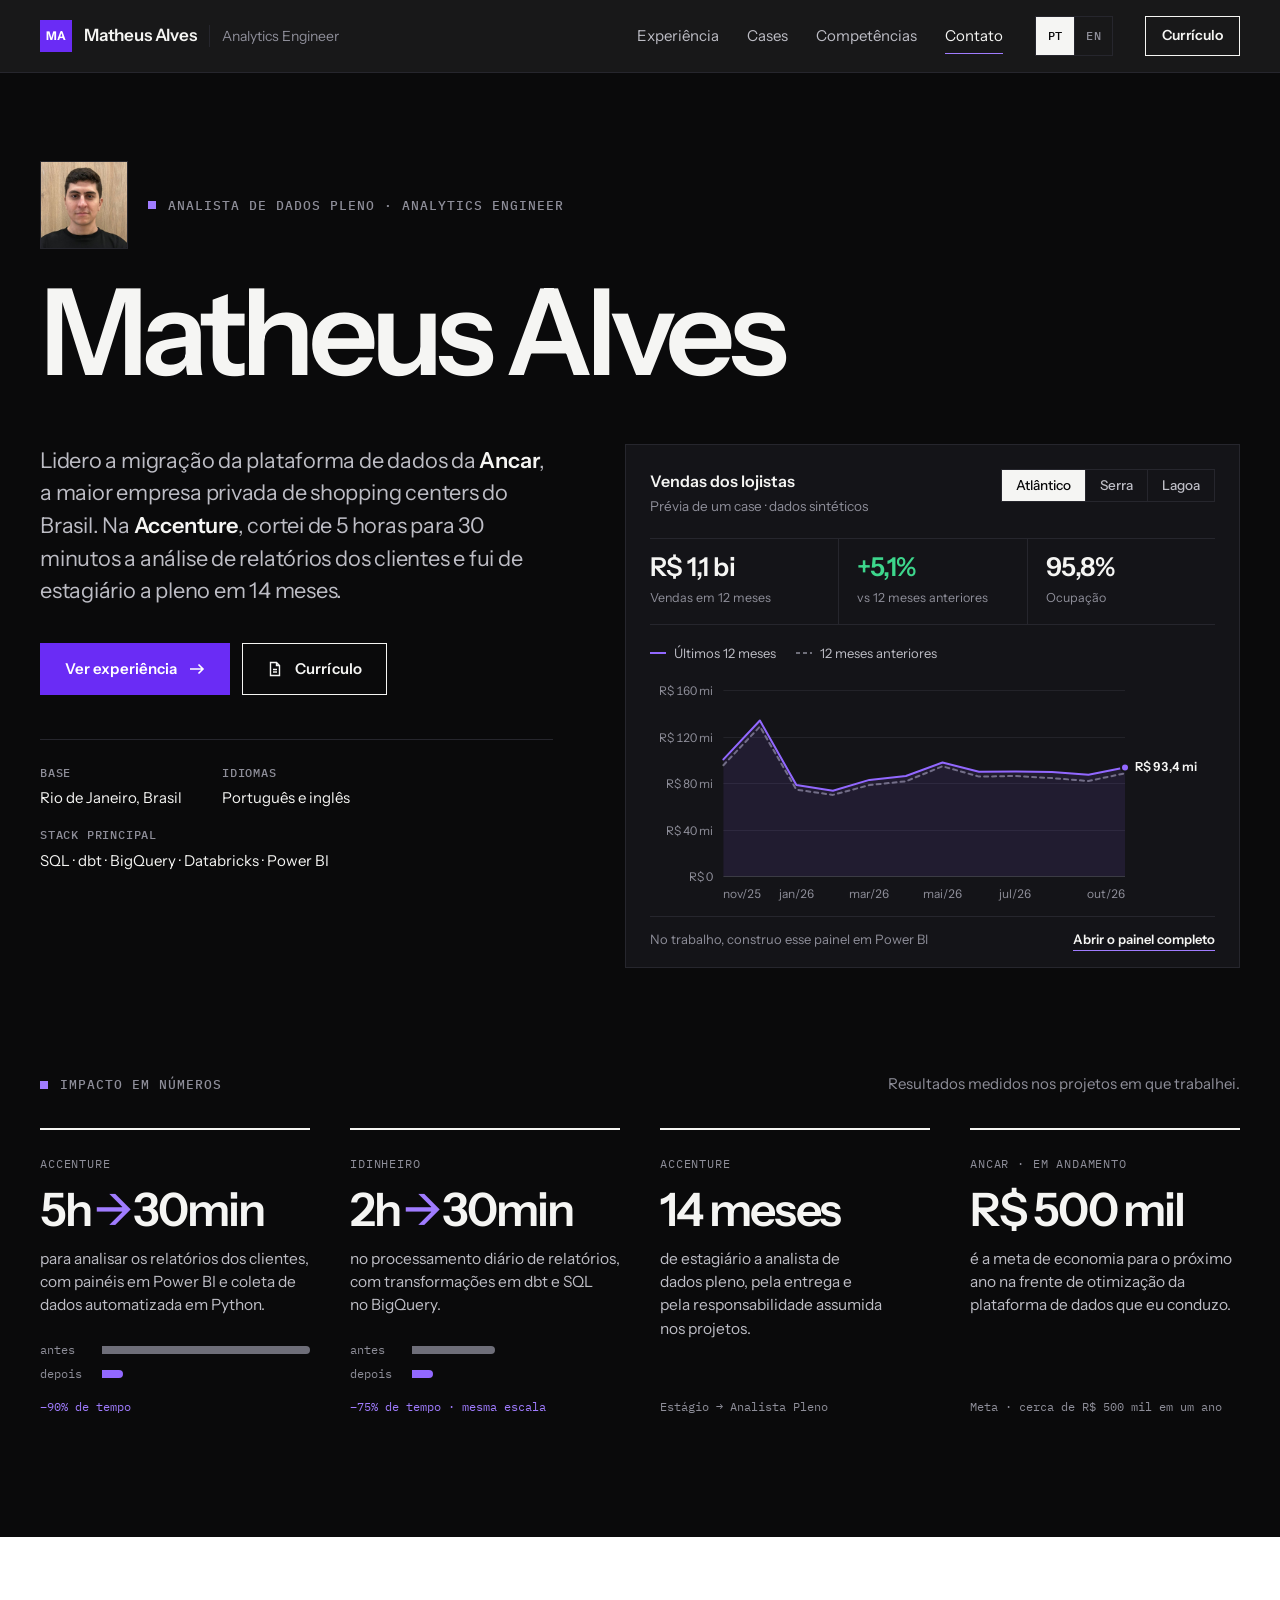
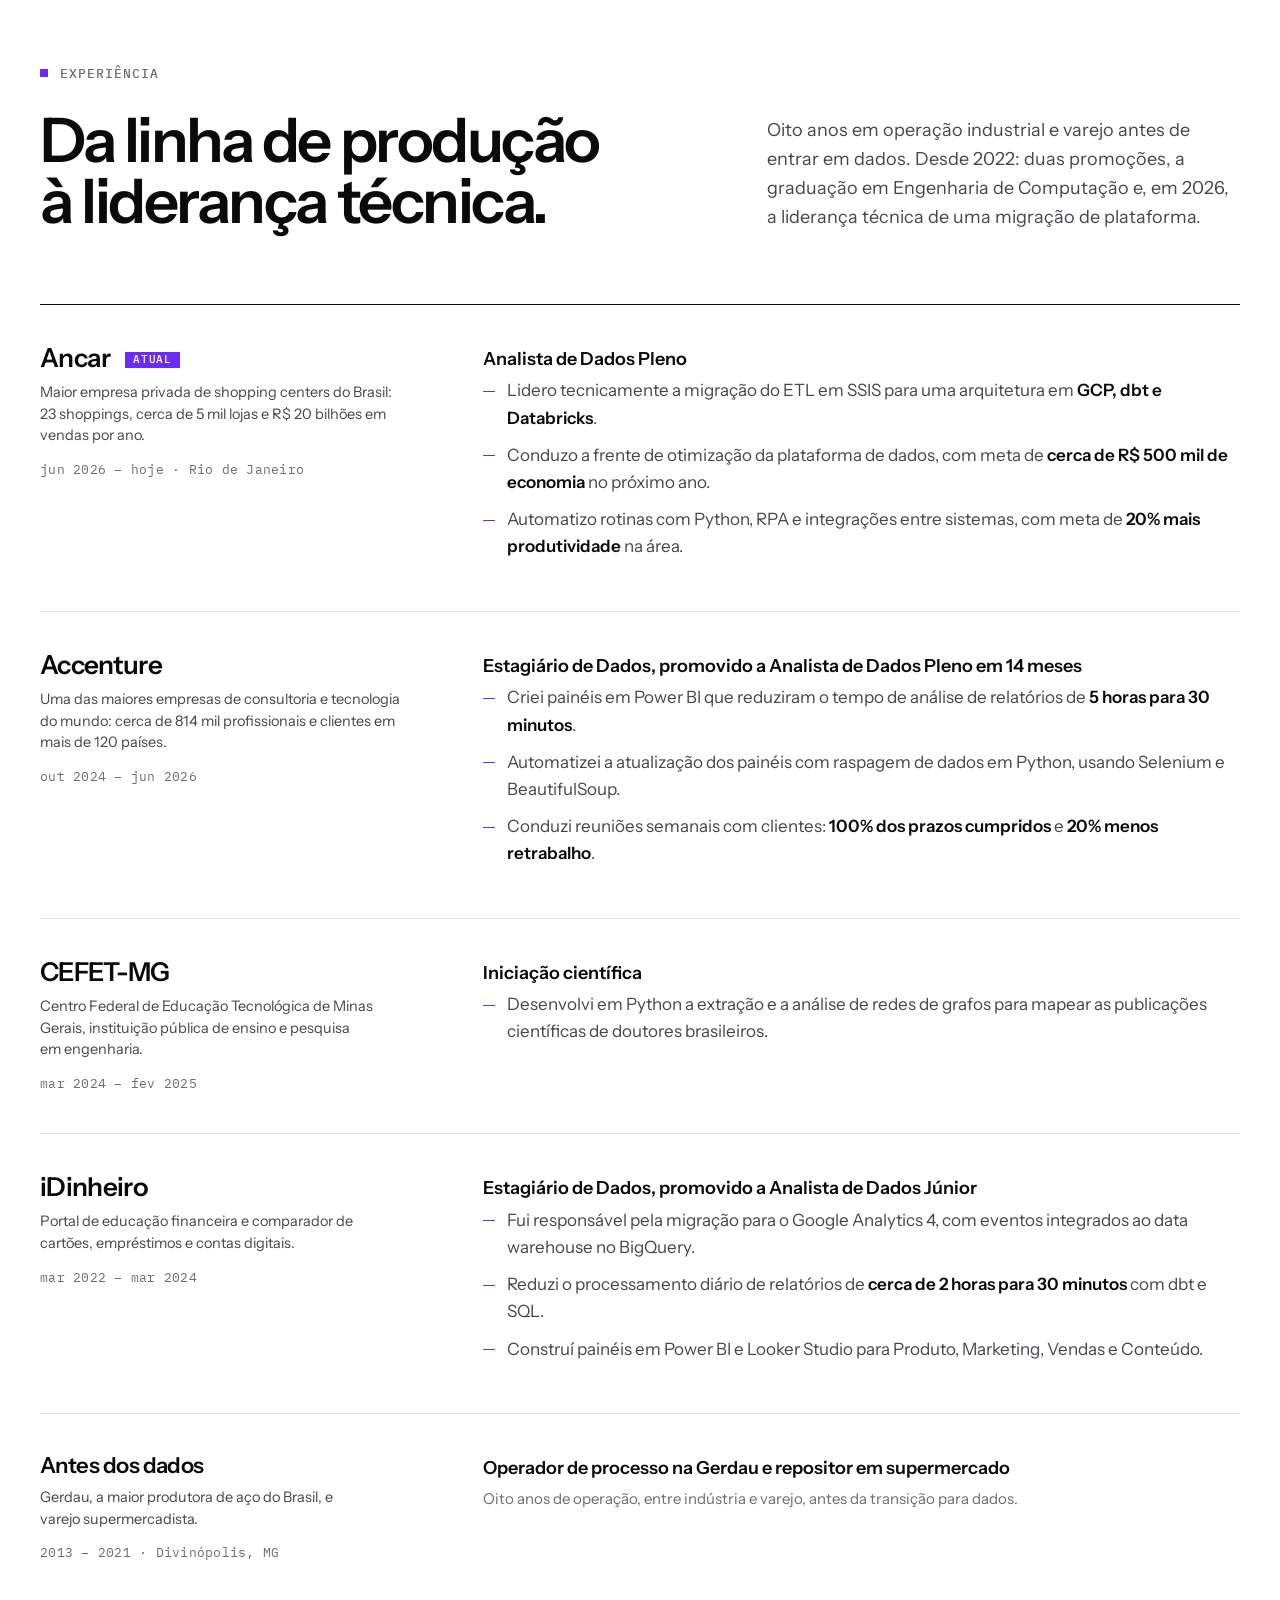
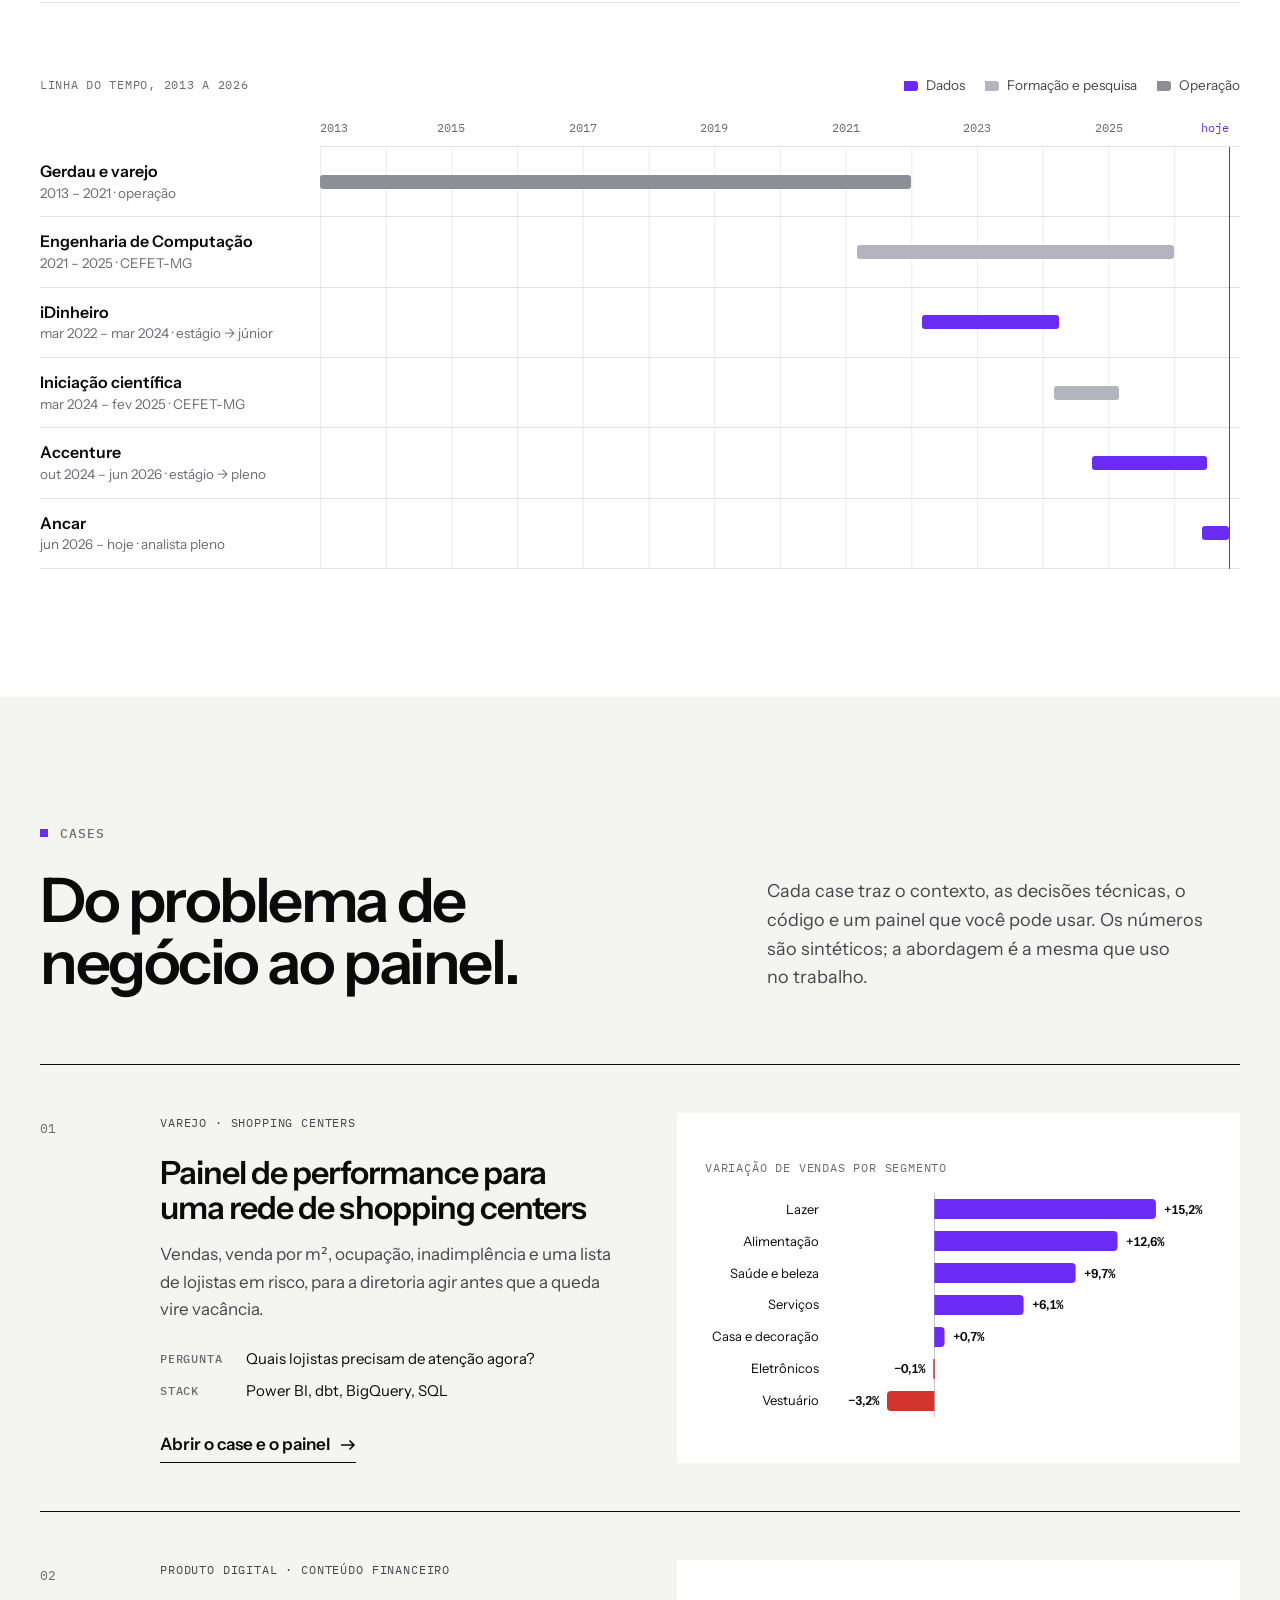
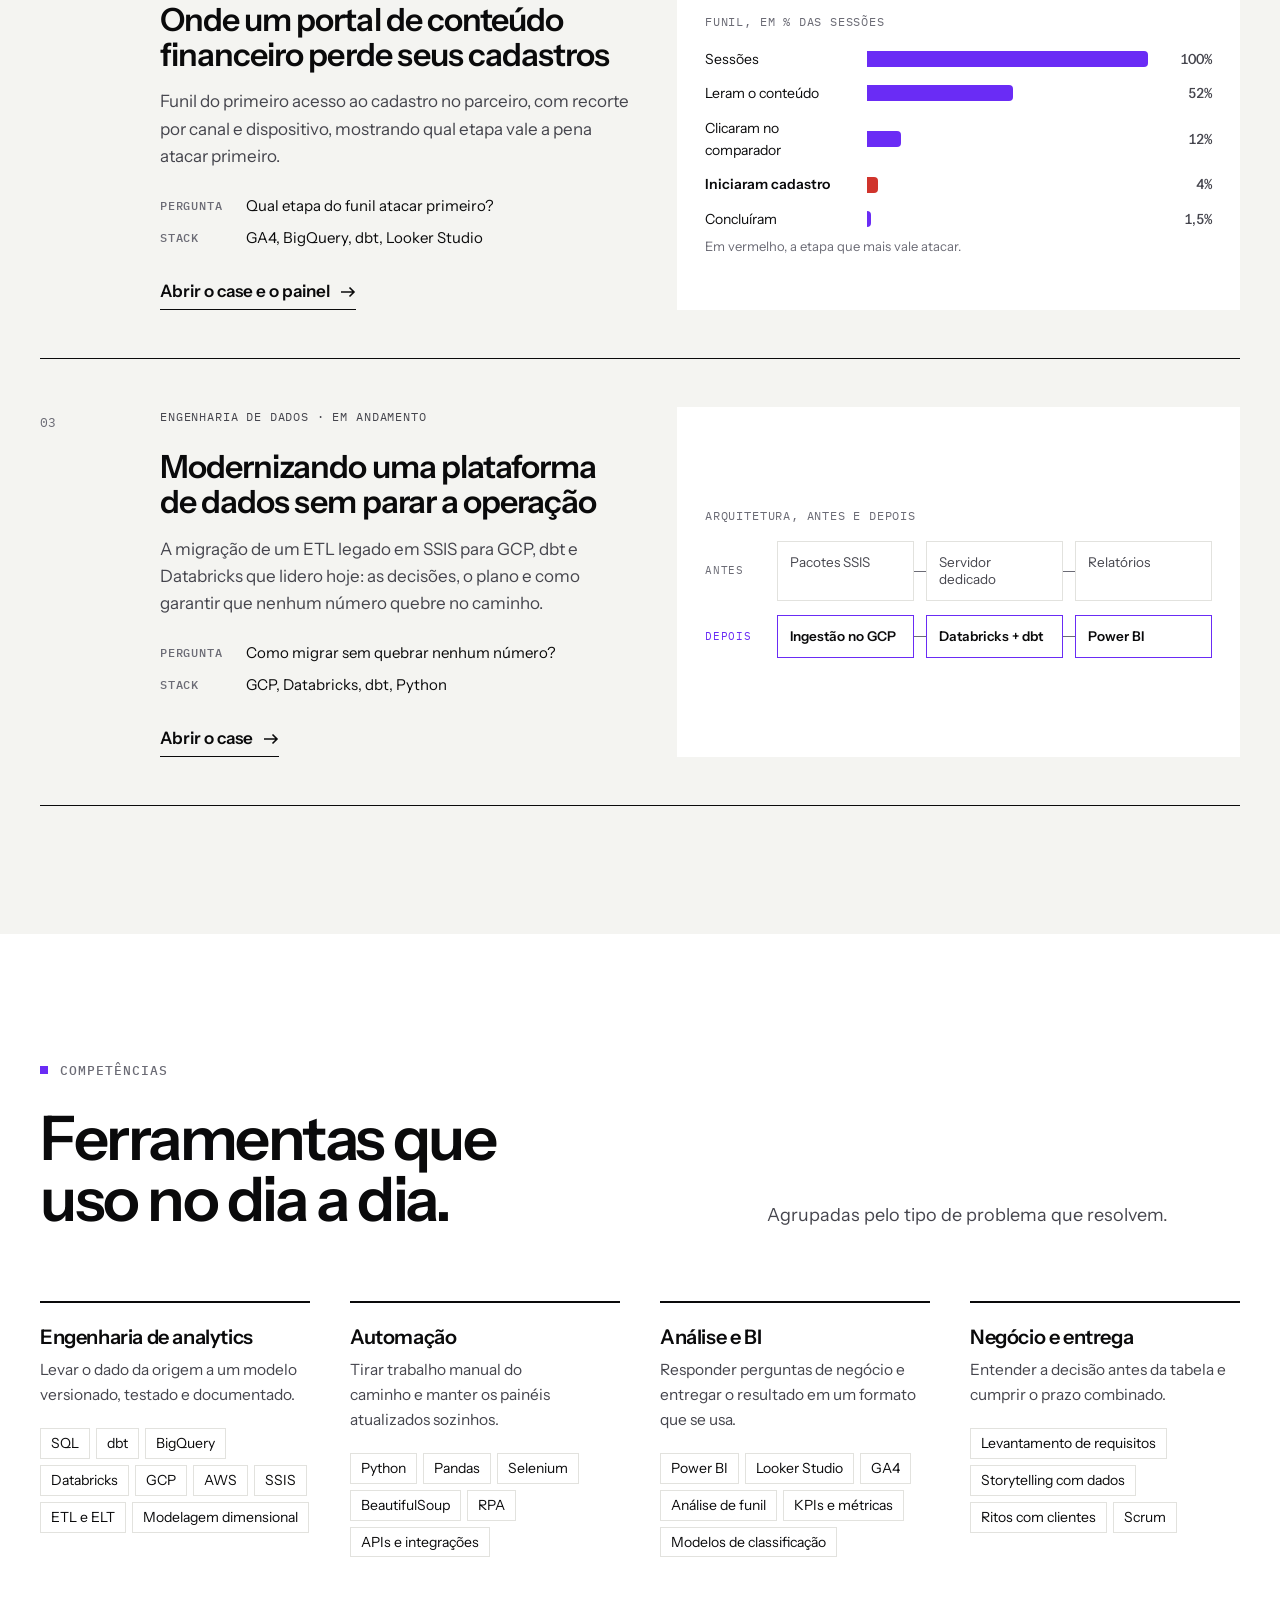
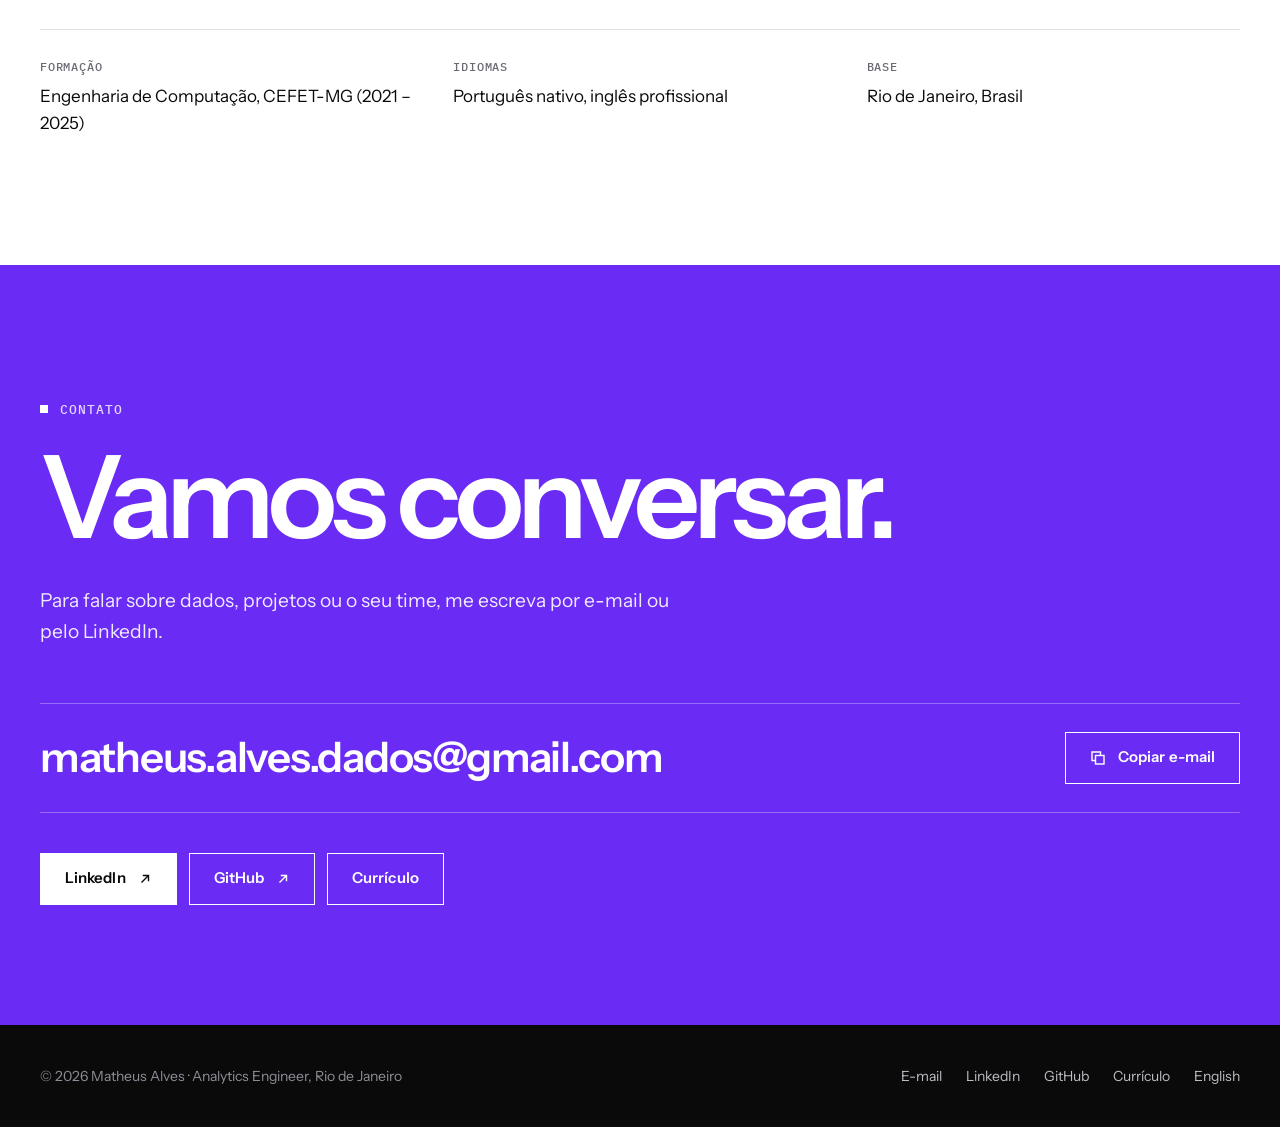
==== commit 8588cedf: "Add files via upload" ====
--- a/index.html
+++ b/index.html
@@ -3,15 +3,19 @@
 <head>
 <meta charset="utf-8">
 <meta name="viewport" content="width=device-width, initial-scale=1">
-<title>Matheus Alves | Analista de Dados e Analytics Engineer</title>
-<meta name="description" content="Analista de Dados Pleno na Ancar. Analytics engineering com SQL, dbt, BigQuery, Databricks e Power BI: cases com painéis interativos e resultados medidos.">
+<title>Matheus Alves | Analytics Engineer e Analista de Dados</title>
+<meta name="description" content="Analytics Engineer na Ancar, maior empresa privada de shopping centers do Brasil. Ex-Accenture. SQL, dbt, BigQuery, Databricks e Power BI, com cases e painéis interativos.">
 <link rel="canonical" href="https://matheushalves-dados.github.io/">
+<link rel="alternate" hreflang="pt-BR" href="https://matheushalves-dados.github.io/">
+<link rel="alternate" hreflang="en" href="https://matheushalves-dados.github.io/en/">
+<link rel="alternate" hreflang="x-default" href="https://matheushalves-dados.github.io/">
 <meta name="theme-color" content="#0A0A0B">
 <meta property="og:type" content="website">
 <meta property="og:locale" content="pt_BR">
+<meta property="og:locale:alternate" content="en_US">
 <meta property="og:site_name" content="Matheus Alves">
-<meta property="og:title" content="Matheus Alves | Analista de Dados e Analytics Engineer">
-<meta property="og:description" content="Analytics engineering com SQL, dbt, BigQuery, Databricks e Power BI. Cases com painéis interativos e resultados medidos.">
+<meta property="og:title" content="Matheus Alves | Analytics Engineer e Analista de Dados">
+<meta property="og:description" content="Analytics Engineer na Ancar. Ex-Accenture. SQL, dbt, BigQuery, Databricks e Power BI, com cases e painéis interativos.">
 <meta property="og:url" content="https://matheushalves-dados.github.io/">
 <meta property="og:image" content="https://matheushalves-dados.github.io/assets/img/og.png">
 <meta property="og:image:width" content="1200">
@@ -25,7 +29,7 @@
 <link rel="stylesheet" href="https://fonts.googleapis.com/css2?family=IBM+Plex+Mono:wght@400;500&family=Instrument+Sans:wght@400;500;600;700&display=swap">
 <link rel="stylesheet" href="assets/css/style.css">
 <script type="application/ld+json">
-{"@context":"https://schema.org","@type":"Person","name":"Matheus Alves","jobTitle":"Analista de Dados Pleno","worksFor":{"@type":"Organization","name":"Ancar"},"alumniOf":{"@type":"CollegeOrUniversity","name":"CEFET-MG"},"address":{"@type":"PostalAddress","addressLocality":"Rio de Janeiro","addressRegion":"RJ","addressCountry":"BR"},"email":"mailto:matheus.alves.dados@gmail.com","url":"https://matheushalves-dados.github.io/","sameAs":["https://www.linkedin.com/in/matheushalves/","https://github.com/matheushalves-dados"],"knowsAbout":["Analytics Engineering","SQL","dbt","BigQuery","Databricks","Google Cloud","Power BI","Python","Google Analytics 4"]}
+{"@context":"https://schema.org","@type":"Person","name":"Matheus Alves","jobTitle":"Analista de Dados Pleno","worksFor":{"@type":"Organization","name":"Ancar"},"alumniOf":{"@type":"CollegeOrUniversity","name":"CEFET-MG"},"address":{"@type":"PostalAddress","addressLocality":"Rio de Janeiro","addressRegion":"RJ","addressCountry":"BR"},"email":"mailto:matheus.alves.dados@gmail.com","url":"https://matheushalves-dados.github.io/","sameAs":["https://www.linkedin.com/in/matheushalves/","https://github.com/matheushalves-dados"],"knowsAbout":["Analytics Engineering","SQL","dbt","BigQuery","Databricks","Google Cloud","Power BI","Python","Google Analytics 4"],"knowsLanguage":["pt-BR","en"]}
 </script>
 </head>
 <body>
@@ -35,12 +39,13 @@
   <div class="wrap">
     <a class="brand" href="index.html"><span class="brand-mark" aria-hidden="true">MA</span>Matheus Alves<span class="brand-role">Analytics Engineer</span></a>
     <nav class="nav" aria-label="Principal">
-      <a href="#cases">Cases</a>
-      <a class="opt" href="#trajetoria">Trajetória</a>
+      <a href="#experiencia">Experiência</a>
+      <a class="opt" href="#cases">Cases</a>
       <a class="opt" href="#competencias">Competências</a>
       <a class="opt" href="#contato">Contato</a>
     </nav>
-    <a class="btn btn-ghost header-cta" href="cv.html">Currículo</a>
+    <nav class="lang" aria-label="Idioma"><a href="index.html" hreflang="pt-BR" lang="pt-BR" aria-current="true">PT</a><a href="en/index.html" hreflang="en" lang="en">EN</a></nav>
+    <a class="btn btn-ghost header-cta" href="cv.html"><span class="lbl-long">Currículo</span><span class="lbl-short">CV</span></a>
   </div>
 </header>
 
@@ -49,26 +54,26 @@
 <section class="hero dark" aria-labelledby="hero-t">
   <div class="wrap">
     <div class="hero-top">
-      <span><strong>Matheus Alves</strong> · Analista de Dados Pleno na Ancar</span>
-      <span class="status">Aberto a oportunidades</span>
-    </div>
-    <h1 id="hero-t">Menos horas montando relatório. <span class="hl">Mais tempo para decidir.</span></h1>
+      <img class="avatar" src="assets/img/foto.jpg" alt="Foto de Matheus Alves" width="88" height="88" onerror="this.remove()">
+      <p class="eyebrow">Analista de Dados Pleno · Analytics Engineer</p>
+    </div>
+    <h1 id="hero-t">Matheus Alves</h1>
     <div class="hero-body">
       <div>
-        <p class="lede">Construo pipelines, modelos e painéis que levam o dado bruto até quem decide. Em quatro anos passei por iDinheiro e Accenture. Hoje lidero a migração da plataforma de dados da Ancar para <strong>GCP, dbt e Databricks</strong>.</p>
+        <p class="hero-statement">Lidero a migração da plataforma de dados da <strong>Ancar</strong>, a maior empresa privada de shopping centers do Brasil. Na <strong>Accenture</strong>, cortei de 5 horas para 30 minutos a análise de relatórios dos clientes e fui de estagiário a pleno em 14 meses.</p>
         <div class="actions">
-          <a class="btn btn-primary" href="#cases">Ver os cases <svg class="arr" width="16" height="16" viewBox="0 0 16 16" aria-hidden="true"><path d="M1 8h13M9.5 3.5 14 8l-4.5 4.5" fill="none" stroke="currentColor" stroke-width="1.6"/></svg></a>
+          <a class="btn btn-primary" href="#experiencia">Ver experiência <svg class="arr" width="16" height="16" viewBox="0 0 16 16" aria-hidden="true"><path d="M1 8h13M9.5 3.5 14 8l-4.5 4.5" fill="none" stroke="currentColor" stroke-width="1.6"/></svg></a>
           <a class="btn btn-ghost" href="cv.html"><svg width="16" height="16" viewBox="0 0 16 16" aria-hidden="true"><path d="M3.5 1.5h6l3 3v10h-9zM9.5 1.5v3h3M6 8.5h4M6 11h4" fill="none" stroke="currentColor" stroke-width="1.4"/></svg> Currículo</a>
         </div>
         <dl class="hero-meta">
-          <div><dt>Base</dt><dd>Rio de Janeiro</dd></div>
-          <div><dt>Formato</dt><dd>Presencial ou remoto</dd></div>
+          <div><dt>Base</dt><dd>Rio de Janeiro, Brasil</dd></div>
           <div><dt>Idiomas</dt><dd>Português e inglês</dd></div>
+          <div><dt>Stack principal</dt><dd>SQL · dbt · BigQuery · Databricks · Power BI</dd></div>
         </dl>
       </div>
       <aside class="panel" aria-label="Prévia interativa do painel de shopping centers">
         <div class="panel-head">
-          <div><p class="panel-title">Vendas dos lojistas</p><p class="panel-sub">Prévia do painel de shopping centers · dados sintéticos</p></div>
+          <div><p class="panel-title">Vendas dos lojistas</p><p class="panel-sub">Prévia de um case · dados sintéticos</p></div>
           <div class="seg" id="hero-seg" role="group" aria-label="Escolher shopping">
             <button type="button" data-id="atlantico" aria-pressed="true">Atlântico</button>
             <button type="button" data-id="serra" aria-pressed="false">Serra</button>
@@ -89,7 +94,7 @@
 
 <section class="scorecard dark" aria-labelledby="sc-t">
   <div class="wrap">
-    <div class="sc-head"><h2 class="eyebrow" id="sc-t">Resultados entregues</h2><p>Números reais, de projetos em que trabalhei.</p></div>
+    <div class="sc-head"><h2 class="eyebrow" id="sc-t">Impacto em números</h2><p>Resultados medidos nos projetos em que trabalhei.</p></div>
     <ol class="sc-grid">
       <li class="sc">
         <span class="sc-src">Accenture</span>
@@ -112,22 +117,124 @@
         <p class="sc-foot">−75% de tempo · mesma escala</p>
       </li>
       <li class="sc">
+        <span class="sc-src">Accenture</span>
+        <span class="sc-val">14 meses</span>
+        <p class="sc-desc">de estagiário a analista de dados pleno, pela entrega e pela responsabilidade assumida nos projetos.</p>
+        <p class="sc-foot plain">Estágio → Analista Pleno</p>
+      </li>
+      <li class="sc">
         <span class="sc-src">Ancar · em andamento</span>
         <span class="sc-val">R$ 500 mil</span>
         <p class="sc-desc">é a meta de economia para o próximo ano na frente de otimização da plataforma de dados que eu conduzo.</p>
         <p class="sc-foot plain">Meta · cerca de R$ 500 mil em um ano</p>
       </li>
-      <li class="sc">
-        <span class="sc-src">Accenture</span>
-        <span class="sc-val">14 meses</span>
-        <p class="sc-desc">de estagiário a analista de dados pleno, pela entrega e pela responsabilidade assumida nos projetos.</p>
-        <p class="sc-foot plain">Estágio → Analista Pleno</p>
-      </li>
     </ol>
   </div>
 </section>
 
-<section class="section" id="cases" aria-labelledby="cases-t">
+<section class="section" id="experiencia" aria-labelledby="exp-t">
+  <div class="wrap">
+    <div class="section-head">
+      <div><p class="eyebrow">Experiência</p><h2 id="exp-t">Da linha de produção à liderança técnica.</h2></div>
+      <p>Oito anos em operação industrial e varejo antes de entrar em dados. Desde 2022: duas promoções, a graduação em Engenharia de Computação e, em 2026, a liderança técnica de uma migração de plataforma.</p>
+    </div>
+
+    <ol class="roles">
+      <li class="role">
+        <div>
+          <h3 class="role-org">Ancar <span class="role-now">Atual</span></h3>
+          <p class="role-ctx">Maior empresa privada de shopping centers do Brasil: 23 shoppings, cerca de 5 mil lojas e R$ 20 bilhões em vendas por ano.</p>
+          <p class="role-when">jun 2026 – hoje · Rio de Janeiro</p>
+        </div>
+        <div>
+          <p class="role-title">Analista de Dados Pleno</p>
+          <ul>
+            <li>Lidero tecnicamente a migração do ETL em SSIS para uma arquitetura em <strong>GCP, dbt e Databricks</strong>.</li>
+            <li>Conduzo a frente de otimização da plataforma de dados, com meta de <strong>cerca de R$ 500 mil de economia</strong> no próximo ano.</li>
+            <li>Automatizo rotinas com Python, RPA e integrações entre sistemas, com meta de <strong>20% mais produtividade</strong> na área.</li>
+          </ul>
+        </div>
+      </li>
+      <li class="role">
+        <div>
+          <h3 class="role-org">Accenture</h3>
+          <p class="role-ctx">Uma das maiores empresas de consultoria e tecnologia do mundo: cerca de 814 mil profissionais e clientes em mais de 120 países.</p>
+          <p class="role-when">out 2024 – jun 2026</p>
+        </div>
+        <div>
+          <p class="role-title">Estagiário de Dados, promovido a Analista de Dados Pleno em 14 meses</p>
+          <ul>
+            <li>Criei painéis em Power BI que reduziram o tempo de análise de relatórios de <strong>5 horas para 30 minutos</strong>.</li>
+            <li>Automatizei a atualização dos painéis com raspagem de dados em Python, usando Selenium e BeautifulSoup.</li>
+            <li>Conduzi reuniões semanais com clientes: <strong>100% dos prazos cumpridos</strong> e <strong>20% menos retrabalho</strong>.</li>
+          </ul>
+        </div>
+      </li>
+      <li class="role">
+        <div>
+          <h3 class="role-org">CEFET-MG</h3>
+          <p class="role-ctx">Centro Federal de Educação Tecnológica de Minas Gerais, instituição pública de ensino e pesquisa em engenharia.</p>
+          <p class="role-when">mar 2024 – fev 2025</p>
+        </div>
+        <div>
+          <p class="role-title">Iniciação científica</p>
+          <ul>
+            <li>Desenvolvi em Python a extração e a análise de redes de grafos para mapear as publicações científicas de doutores brasileiros.</li>
+          </ul>
+        </div>
+      </li>
+      <li class="role">
+        <div>
+          <h3 class="role-org">iDinheiro</h3>
+          <p class="role-ctx">Portal de educação financeira e comparador de cartões, empréstimos e contas digitais.</p>
+          <p class="role-when">mar 2022 – mar 2024</p>
+        </div>
+        <div>
+          <p class="role-title">Estagiário de Dados, promovido a Analista de Dados Júnior</p>
+          <ul>
+            <li>Fui responsável pela migração para o Google Analytics 4, com eventos integrados ao data warehouse no BigQuery.</li>
+            <li>Reduzi o processamento diário de relatórios de <strong>cerca de 2 horas para 30 minutos</strong> com dbt e SQL.</li>
+            <li>Construí painéis em Power BI e Looker Studio para Produto, Marketing, Vendas e Conteúdo.</li>
+          </ul>
+        </div>
+      </li>
+      <li class="role past">
+        <div>
+          <h3 class="role-org">Antes dos dados</h3>
+          <p class="role-ctx">Gerdau, a maior produtora de aço do Brasil, e varejo supermercadista.</p>
+          <p class="role-when">2013 – 2021 · Divinópolis, MG</p>
+        </div>
+        <div>
+          <p class="role-title">Operador de processo na Gerdau e repositor em supermercado</p>
+          <p class="role-where">Oito anos de operação, entre indústria e varejo, antes da transição para dados.</p>
+        </div>
+      </li>
+    </ol>
+
+    <figure class="gantt" style="margin:72px 0 0" aria-labelledby="gantt-cap">
+      <figcaption class="gantt-cap" id="gantt-cap">
+        <span>Linha do tempo, 2013 a 2026</span>
+        <span class="g-legend"><span><i class="data"></i>Dados</span><span><i class="study"></i>Formação e pesquisa</span><span><i class="ops"></i>Operação</span></span>
+      </figcaption>
+      <div class="g-chart">
+        <div class="g-axis" aria-hidden="true">
+          <span style="--x:0%">2013</span><span style="--x:14.29%">2015</span><span style="--x:28.57%">2017</span><span style="--x:42.86%">2019</span><span style="--x:57.14%">2021</span><span style="--x:71.43%">2023</span><span style="--x:85.71%">2025</span><span class="g-now" style="--x:98.81%">hoje</span>
+        </div>
+        <ol class="g-rows">
+          <li class="g-row"><div class="g-label">Gerdau e varejo<small>2013 – 2021 · operação</small></div><div class="g-track" aria-hidden="true"><span class="g-bar ops" style="--s:0%;--e:64.29%"></span></div></li>
+          <li class="g-row"><div class="g-label">Engenharia de Computação<small>2021 – 2025 · CEFET-MG</small></div><div class="g-track" aria-hidden="true"><span class="g-bar study" style="--s:58.33%;--e:92.86%"></span></div></li>
+          <li class="g-row"><div class="g-label">iDinheiro<small>mar 2022 – mar 2024 · estágio → júnior</small></div><div class="g-track" aria-hidden="true"><span class="g-bar data" style="--s:65.48%;--e:80.36%"></span></div></li>
+          <li class="g-row"><div class="g-label">Iniciação científica<small>mar 2024 – fev 2025 · CEFET-MG</small></div><div class="g-track" aria-hidden="true"><span class="g-bar study" style="--s:79.76%;--e:86.9%"></span></div></li>
+          <li class="g-row"><div class="g-label">Accenture<small>out 2024 – jun 2026 · estágio → pleno</small></div><div class="g-track" aria-hidden="true"><span class="g-bar data" style="--s:83.93%;--e:96.43%"></span></div></li>
+          <li class="g-row"><div class="g-label">Ancar<small>jun 2026 – hoje · analista pleno</small></div><div class="g-track" aria-hidden="true"><span class="g-bar data" style="--s:95.83%;--e:98.81%"></span></div></li>
+        </ol>
+        <span class="g-today" style="--t:.9881" aria-hidden="true"></span>
+      </div>
+    </figure>
+  </div>
+</section>
+
+<section class="section alt" id="cases" aria-labelledby="cases-t">
   <div class="wrap">
     <div class="section-head">
       <div><p class="eyebrow">Cases</p><h2 id="cases-t">Do problema de negócio ao painel.</h2></div>
@@ -143,7 +250,6 @@
           <dl class="case-facts">
             <dt>Pergunta</dt><dd>Quais lojistas precisam de atenção agora?</dd>
             <dt>Stack</dt><dd>Power BI, dbt, BigQuery, SQL</dd>
-            <dt>Papel</dt><dd>Análise, modelagem e visualização</dd>
           </dl>
           <span class="case-cta">Abrir o case e o painel <svg class="arr" width="16" height="16" viewBox="0 0 16 16" aria-hidden="true"><path d="M1 8h13M9.5 3.5 14 8l-4.5 4.5" fill="none" stroke="currentColor" stroke-width="1.6"/></svg></span>
         </div>
@@ -161,7 +267,6 @@
           <dl class="case-facts">
             <dt>Pergunta</dt><dd>Qual etapa do funil atacar primeiro?</dd>
             <dt>Stack</dt><dd>GA4, BigQuery, dbt, Looker Studio</dd>
-            <dt>Papel</dt><dd>Instrumentação, modelagem e análise</dd>
           </dl>
           <span class="case-cta">Abrir o case e o painel <svg class="arr" width="16" height="16" viewBox="0 0 16 16" aria-hidden="true"><path d="M1 8h13M9.5 3.5 14 8l-4.5 4.5" fill="none" stroke="currentColor" stroke-width="1.6"/></svg></span>
         </div>
@@ -186,7 +291,6 @@
           <dl class="case-facts">
             <dt>Pergunta</dt><dd>Como migrar sem quebrar nenhum número?</dd>
             <dt>Stack</dt><dd>GCP, Databricks, dbt, Python</dd>
-            <dt>Papel</dt><dd>Liderança técnica</dd>
           </dl>
           <span class="case-cta">Abrir o case <svg class="arr" width="16" height="16" viewBox="0 0 16 16" aria-hidden="true"><path d="M1 8h13M9.5 3.5 14 8l-4.5 4.5" fill="none" stroke="currentColor" stroke-width="1.6"/></svg></span>
         </div>
@@ -202,105 +306,6 @@
   </div>
 </section>
 
-<section class="section alt" id="metodo" aria-labelledby="met-t">
-  <div class="wrap">
-    <div class="section-head">
-      <div><p class="eyebrow">Como eu trabalho</p><h2 id="met-t">O mesmo método em todo projeto.</h2></div>
-      <p>Vale para um painel novo, para uma automação ou para uma migração inteira.</p>
-    </div>
-    <ol class="flow">
-      <li><p class="flow-tag">01 · pergunta</p><h3>Entender a decisão</h3><p>Antes de abrir uma tabela, descubro quem vai decidir o quê com aquele número e o que muda se ele subir ou cair.</p></li>
-      <li><p class="flow-tag">02 · modelo</p><h3>Modelar uma vez só</h3><p>Indicadores calculados na camada de dados, em dbt, com uma definição única. Painel, planilha e API mostram o mesmo número.</p></li>
-      <li><p class="flow-tag">03 · teste</p><h3>Testar antes de publicar</h3><p>Chave duplicada, valor fora do esperado, carga atrasada: os testes barram o erro antes que ele chegue à reunião.</p></li>
-      <li><p class="flow-tag">04 · impacto</p><h3>Medir o ganho</h3><p>Horas economizadas, custo reduzido, decisão antecipada. Se o ganho não aparece, volto à primeira etapa.</p></li>
-    </ol>
-  </div>
-</section>
-
-<section class="section dark" id="trajetoria" aria-labelledby="traj-t">
-  <div class="wrap">
-    <div class="section-head">
-      <div><p class="eyebrow">Trajetória</p><h2 id="traj-t">Da linha de produção à liderança técnica.</h2></div>
-      <p>Trabalhei oito anos em operação, na Gerdau e no varejo, antes de entrar em dados. Em 2022 virei estagiário. Desde então vieram duas promoções, a graduação em Engenharia de Computação e, em 2026, a liderança técnica de uma migração de plataforma.</p>
-    </div>
-
-    <figure class="gantt" aria-labelledby="gantt-cap">
-      <figcaption class="gantt-cap" id="gantt-cap">
-        <span>Linha do tempo, 2013 a 2026</span>
-        <span class="g-legend"><span><i class="data"></i>Dados</span><span><i class="study"></i>Formação e pesquisa</span><span><i class="ops"></i>Operação</span></span>
-      </figcaption>
-      <div class="g-chart">
-        <div class="g-axis" aria-hidden="true">
-          <span style="--x:0%">2013</span><span style="--x:14.29%">2015</span><span style="--x:28.57%">2017</span><span style="--x:42.86%">2019</span><span style="--x:57.14%">2021</span><span style="--x:71.43%">2023</span><span style="--x:85.71%">2025</span><span class="g-now" style="--x:98.81%">hoje</span>
-        </div>
-        <ol class="g-rows">
-          <li class="g-row"><div class="g-label">Gerdau e varejo<small>2013 – 2021 · operador de processo e repositor</small></div><div class="g-track" aria-hidden="true"><span class="g-bar ops" style="--s:0%;--e:64.29%"></span></div></li>
-          <li class="g-row"><div class="g-label">Engenharia de Computação<small>2021 – 2025 · CEFET-MG</small></div><div class="g-track" aria-hidden="true"><span class="g-bar study" style="--s:58.33%;--e:92.86%"></span></div></li>
-          <li class="g-row"><div class="g-label">iDinheiro<small>mar 2022 – mar 2024 · estágio → júnior</small></div><div class="g-track" aria-hidden="true"><span class="g-bar data" style="--s:65.48%;--e:80.36%"></span></div></li>
-          <li class="g-row"><div class="g-label">Iniciação científica<small>mar 2024 – fev 2025 · CEFET-MG</small></div><div class="g-track" aria-hidden="true"><span class="g-bar study" style="--s:79.76%;--e:86.9%"></span></div></li>
-          <li class="g-row"><div class="g-label">Accenture<small>out 2024 – jun 2026 · estágio → pleno</small></div><div class="g-track" aria-hidden="true"><span class="g-bar data" style="--s:83.93%;--e:96.43%"></span></div></li>
-          <li class="g-row"><div class="g-label">Ancar<small>jun 2026 – hoje · analista pleno</small></div><div class="g-track" aria-hidden="true"><span class="g-bar data" style="--s:95.83%;--e:98.81%"></span></div></li>
-        </ol>
-        <span class="g-today" style="--t:.9881" aria-hidden="true"></span>
-      </div>
-    </figure>
-
-    <ol class="roles">
-      <li class="role">
-        <div><h3 class="role-org">Ancar <span class="role-now">Atual</span></h3><p class="role-when">jun 2026 – hoje</p></div>
-        <div>
-          <p class="role-title">Analista de Dados Pleno</p>
-          <p class="role-where">Rio de Janeiro · administradora de shopping centers</p>
-          <ul>
-            <li>Lidero tecnicamente a migração do ETL em SSIS para uma arquitetura em <strong>GCP, dbt e Databricks</strong>.</li>
-            <li>Conduzo a frente de otimização da plataforma de dados, com meta de <strong>cerca de R$ 500 mil de economia</strong> no próximo ano.</li>
-            <li>Automatizo rotinas com Python, RPA e integrações entre sistemas, com meta de <strong>20% mais produtividade</strong> na área.</li>
-          </ul>
-        </div>
-      </li>
-      <li class="role">
-        <div><h3 class="role-org">Accenture</h3><p class="role-when">out 2024 – jun 2026</p></div>
-        <div>
-          <p class="role-title">Estagiário de Dados, promovido a Analista de Dados Pleno</p>
-          <p class="role-where">Promoção em 14 meses</p>
-          <ul>
-            <li>Criei painéis em Power BI que reduziram o tempo de análise de relatórios de <strong>5 horas para 30 minutos</strong>.</li>
-            <li>Automatizei a atualização dos painéis com raspagem de dados em Python, usando Selenium e BeautifulSoup.</li>
-            <li>Conduzi reuniões semanais com clientes: <strong>100% dos prazos cumpridos</strong> e <strong>20% menos retrabalho</strong>.</li>
-          </ul>
-        </div>
-      </li>
-      <li class="role">
-        <div><h3 class="role-org">CEFET-MG</h3><p class="role-when">mar 2024 – fev 2025</p></div>
-        <div>
-          <p class="role-title">Iniciação científica</p>
-          <ul>
-            <li>Desenvolvi em Python a extração e a análise de redes de grafos para mapear as publicações científicas de doutores brasileiros.</li>
-          </ul>
-        </div>
-      </li>
-      <li class="role">
-        <div><h3 class="role-org">iDinheiro</h3><p class="role-when">mar 2022 – mar 2024</p></div>
-        <div>
-          <p class="role-title">Estagiário de Dados, promovido a Analista de Dados Júnior</p>
-          <ul>
-            <li>Fui responsável pela migração para o Google Analytics 4, com eventos integrados ao data warehouse no BigQuery.</li>
-            <li>Reduzi o processamento diário de relatórios de <strong>cerca de 2 horas para 30 minutos</strong> com dbt e SQL.</li>
-            <li>Construí painéis em Power BI e Looker Studio para Produto, Marketing, Vendas e Conteúdo.</li>
-          </ul>
-        </div>
-      </li>
-      <li class="role past">
-        <div><h3 class="role-org">Antes dos dados</h3><p class="role-when">2013 – 2021</p></div>
-        <div>
-          <p class="role-title">Operador de processo na Gerdau e repositor em supermercado</p>
-          <p class="role-where">Divinópolis, MG</p>
-        </div>
-      </li>
-    </ol>
-  </div>
-</section>
-
 <section class="section" id="competencias" aria-labelledby="comp-t">
   <div class="wrap">
     <div class="section-head">
@@ -332,7 +337,7 @@
     <dl class="facts-row">
       <div><dt>Formação</dt><dd>Engenharia de Computação, CEFET-MG (2021 – 2025)</dd></div>
       <div><dt>Idiomas</dt><dd>Português nativo, inglês profissional</dd></div>
-      <div><dt>Base</dt><dd>Rio de Janeiro, aberto a trabalho remoto</dd></div>
+      <div><dt>Base</dt><dd>Rio de Janeiro, Brasil</dd></div>
     </dl>
   </div>
 </section>
@@ -341,7 +346,7 @@
   <div class="wrap">
     <p class="eyebrow">Contato</p>
     <h2 id="contato-t">Vamos conversar.</h2>
-    <p class="contact-lede">Estou aberto a projetos e oportunidades no Rio de Janeiro, remotas ou internacionais. O caminho mais rápido é por e-mail ou pelo LinkedIn.</p>
+    <p class="contact-lede">Para falar sobre dados, projetos ou o seu time, me escreva por e-mail ou pelo LinkedIn.</p>
     <div class="mail-row">
       <a class="mail" href="mailto:matheus.alves.dados@gmail.com">matheus.alves.dados@gmail.com</a>
       <button class="btn btn-ghost copy" type="button" data-copy="matheus.alves.dados@gmail.com"><svg width="16" height="16" viewBox="0 0 16 16" aria-hidden="true"><rect x="5.5" y="5.5" width="8.5" height="8.5" fill="none" stroke="currentColor" stroke-width="1.4"/><path d="M10.5 5.5V2H2v8.5h3.5" fill="none" stroke="currentColor" stroke-width="1.4"/></svg><span>Copiar e-mail</span></button>
@@ -357,8 +362,8 @@
 
 <footer class="site-footer dark">
   <div class="wrap">
-    <p>© 2026 Matheus Alves · Analista de Dados, Rio de Janeiro</p>
-    <p class="foot-links"><a href="mailto:matheus.alves.dados@gmail.com">E-mail</a><a href="https://www.linkedin.com/in/matheushalves/" rel="noopener">LinkedIn</a><a href="https://github.com/matheushalves-dados" rel="noopener">GitHub</a><a href="cv.html">Currículo</a></p>
+    <p>© 2026 Matheus Alves · Analytics Engineer, Rio de Janeiro</p>
+    <p class="foot-links"><a href="mailto:matheus.alves.dados@gmail.com">E-mail</a><a href="https://www.linkedin.com/in/matheushalves/" rel="noopener">LinkedIn</a><a href="https://github.com/matheushalves-dados" rel="noopener">GitHub</a><a href="cv.html">Currículo</a><a href="en/index.html" hreflang="en" lang="en">English</a></p>
   </div>
 </footer>
 
--- a/assets/css/style.css
+++ b/assets/css/style.css
@@ -134,26 +134,30 @@
 .nav a:hover,.nav a[aria-current]{color:var(--ink)}
 .nav a:hover::after,.nav a[aria-current]::after{transform:scaleX(1)}
 .header-cta{min-height:40px;padding:0 16px;font-size:14px}
+.lbl-short{display:none}
+.lang{display:inline-flex;flex:none;border:1px solid var(--line)}
+.lang a{display:grid;place-items:center;min-width:38px;height:38px;padding:0 8px;font-family:var(--font-mono);font-size:12px;font-weight:500;letter-spacing:.06em;color:var(--ink-3);text-decoration:none;transition:background-color .2s,color .2s}
+.lang a + a{border-left:1px solid var(--line)}
+.lang a:hover{color:var(--ink)}
+.lang a[aria-current]{background:var(--ink);color:var(--bg)}
 @media (max-width:1000px){.brand-role{display:none}}
 @media (max-width:760px){.nav .opt{display:none}.site-header .wrap{gap:20px}}
-@media (max-width:440px){.nav{display:none}.header-cta{margin-left:auto}}
+@media (max-width:480px){.nav{display:none}.lang{margin-left:auto}.site-header .wrap{gap:12px}.lbl-long{display:none}.lbl-short{display:inline}}
 
 /* ---------- topo da home ---------- */
-.hero{padding:96px 0 0}
-.hero-top{display:flex;flex-wrap:wrap;align-items:center;gap:12px 28px;margin-bottom:40px;font-size:15px;color:var(--ink-2)}
-.hero-top strong{color:var(--ink)}
-.status{display:inline-flex;align-items:center;gap:10px;font-family:var(--font-mono);font-size:12px;font-weight:500;letter-spacing:.07em;text-transform:uppercase;color:var(--pos)}
-.status::before{content:"";width:8px;height:8px;border-radius:50%;background:currentColor;box-shadow:0 0 0 4px color-mix(in srgb,currentColor 20%,transparent)}
-.hero h1{font-size:clamp(42px,7vw,104px);line-height:.95;letter-spacing:-.048em}
-.hero h1 .hl{display:block;color:var(--accent)}
-.hero-body{display:grid;grid-template-columns:minmax(0,5fr) minmax(0,6fr);gap:72px;align-items:start;margin-top:72px}
-.hero .lede{max-width:31em;margin:0 0 36px;font-size:clamp(18px,1.4vw,20px);line-height:1.55;color:var(--ink-2)}
-.hero .lede strong{color:var(--ink)}
-.hero-meta{display:grid;grid-template-columns:repeat(3,auto);justify-content:start;gap:12px 40px;margin:48px 0 0;padding-top:24px;border-top:1px solid var(--line)}
+.hero{padding:88px 0 0}
+.hero-top{display:flex;align-items:center;gap:20px;margin-bottom:28px}
+.hero-top .eyebrow{margin:0}
+.avatar{flex:none;width:88px;height:88px;object-fit:cover;background:var(--surface);border:1px solid var(--line)}
+.hero h1{font-size:clamp(52px,9.4vw,136px);line-height:.92;letter-spacing:-.055em}
+.hero-body{display:grid;grid-template-columns:minmax(0,5fr) minmax(0,6fr);gap:72px;align-items:start;margin-top:56px}
+.hero-statement{max-width:30em;margin:0 0 36px;font-size:clamp(19px,1.7vw,24px);line-height:1.5;letter-spacing:-.01em;color:var(--ink-2)}
+.hero-statement strong{color:var(--ink)}
+.hero-meta{display:flex;flex-wrap:wrap;gap:16px 40px;margin:44px 0 0;padding-top:24px;border-top:1px solid var(--line)}
 .hero-meta dt,.facts dt,.case-facts dt{font-family:var(--font-mono);font-size:11.5px;font-weight:500;letter-spacing:.07em;text-transform:uppercase;color:var(--ink-3)}
 .hero-meta dd{margin:4px 0 0;font-size:15px}
 @media (max-width:1060px){.hero-body{grid-template-columns:minmax(0,1fr);gap:56px}}
-@media (max-width:720px){.hero{padding-top:56px}.hero-top{margin-bottom:28px}.hero-body{margin-top:40px}.hero-meta{grid-template-columns:1fr 1fr;gap:16px 24px}}
+@media (max-width:720px){.hero{padding-top:48px}.hero-top{gap:16px;margin-bottom:22px}.avatar{width:64px;height:64px}.hero-body{margin-top:32px}.hero-meta{gap:16px 28px}}
 
 /* painel ao vivo */
 .panel{background:var(--surface);border:1px solid var(--line);padding:24px 24px 16px}
@@ -218,8 +222,9 @@
 .case-cta{display:inline-flex;align-items:center;gap:10px;padding-bottom:4px;border-bottom:1px solid currentColor;font-weight:600}
 .case-cta .arr{transition:transform .2s}
 .case:hover .case-cta .arr{transform:translateX(4px)}
-.case-visual{--surface:var(--bg-alt);display:flex;flex-direction:column;justify-content:center;min-height:300px;padding:28px;background:var(--bg-alt);transition:background-color .25s}
-.case:hover .case-visual{background:color-mix(in srgb,var(--bg-alt) 70%,var(--accent-soft))}
+.case-visual{--cv:var(--bg-alt);--surface:var(--cv);display:flex;flex-direction:column;justify-content:center;min-height:300px;padding:28px;background:var(--cv);transition:background-color .25s}
+.alt .case-visual{--cv:var(--bg)}
+.case:hover .case-visual{background:color-mix(in srgb,var(--cv) 70%,var(--accent-soft))}
 .case-visual-cap{margin:0 0 16px;font-family:var(--font-mono);font-size:11.5px;letter-spacing:.07em;text-transform:uppercase;color:var(--ink-3)}
 @media (max-width:1060px){.case{grid-template-columns:minmax(0,1fr);gap:16px}.case-n{padding:0}.case-visual{min-height:0;margin-top:12px}}
 
@@ -283,7 +288,8 @@
 .roles{list-style:none;border-top:1px solid var(--rule)}
 .role{display:grid;grid-template-columns:minmax(0,4fr) minmax(0,8fr);gap:16px 64px;padding:40px 0;border-bottom:1px solid var(--line)}
 .role-org{margin:0;font-size:26px;letter-spacing:-.025em}
-.role-when{margin:10px 0 0;font-family:var(--font-mono);font-size:12.5px;letter-spacing:.02em;color:var(--ink-3)}
+.role-ctx{max-width:25em;margin:10px 0 0;font-size:14.5px;line-height:1.5;color:var(--ink-2)}
+.role-when{margin:12px 0 0;font-family:var(--font-mono);font-size:12.5px;letter-spacing:.02em;color:var(--ink-3)}
 .role-now{display:inline-block;margin-left:10px;padding:2px 8px;vertical-align:middle;font-family:var(--font-mono);font-size:11px;font-weight:500;letter-spacing:.07em;text-transform:uppercase;color:var(--bg);background:var(--accent)}
 .role-title{margin:0 0 4px;font-size:18px;font-weight:600}
 .role-where{margin:0 0 18px;font-size:15px;color:var(--ink-3)}
@@ -534,6 +540,7 @@
 .cv-job h3{font-size:16px;letter-spacing:-.01em}
 .cv-when{font-family:var(--font-mono);font-size:12px;color:var(--ink-3);white-space:nowrap}
 .cv-job .cv-line{margin:2px 0 6px;font-size:14px;color:var(--ink-2)}
+.cv-job .cv-ctx{margin:0 0 6px;font-size:12.5px;line-height:1.45;color:var(--ink-3)}
 .cv-job ul{padding-left:18px;font-size:14px;color:var(--ink-2)}
 .cv-job li{margin-bottom:3px}
 .cv-skills{display:grid;gap:6px;font-size:14px;color:var(--ink-2)}
@@ -554,6 +561,7 @@
   .cv-job + .cv-job{margin-top:7px}
   .cv-job h3{font-size:10.5pt}
   .cv-job .cv-line{font-size:9.3pt;margin:0 0 2px}
+  .cv-job .cv-ctx{font-size:8.4pt;margin:0 0 2px}
   .cv-job li{margin-bottom:0}
   .cv-job{break-inside:avoid}
   a{color:inherit;text-decoration:none}
